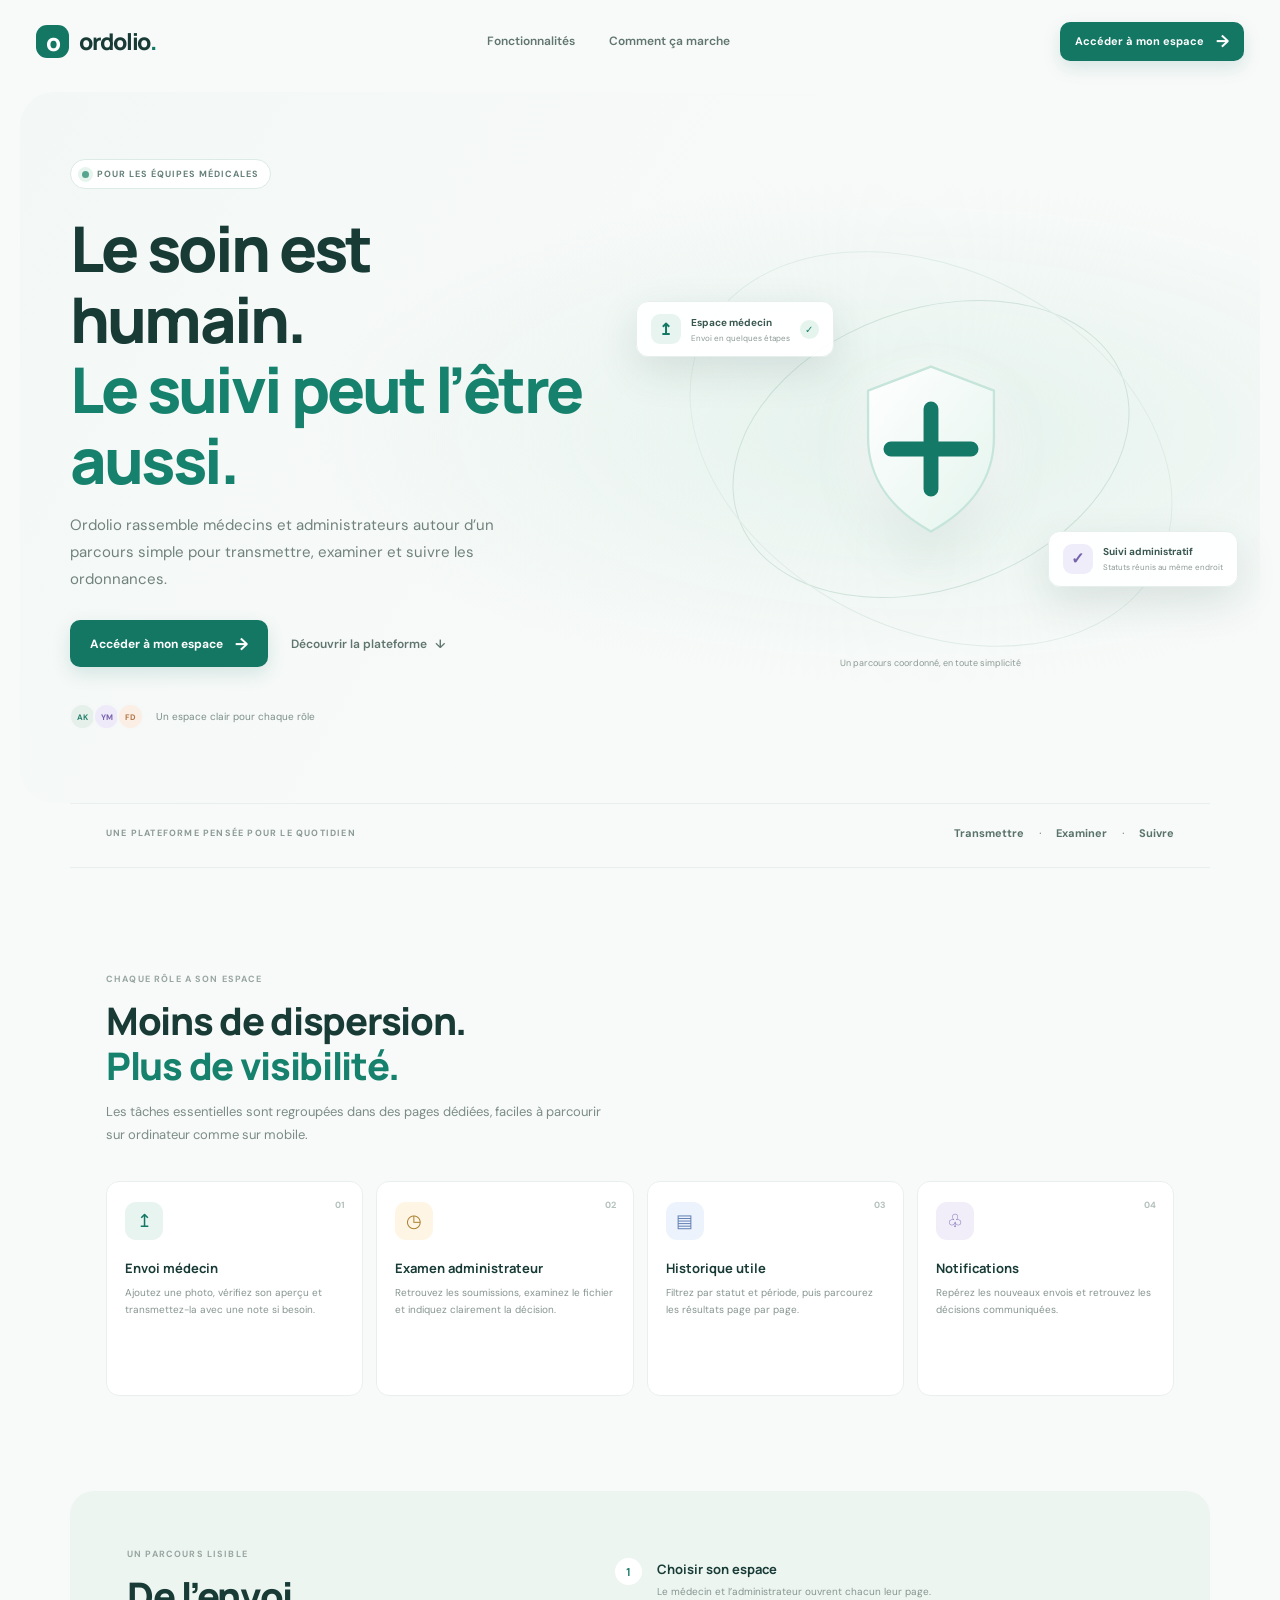
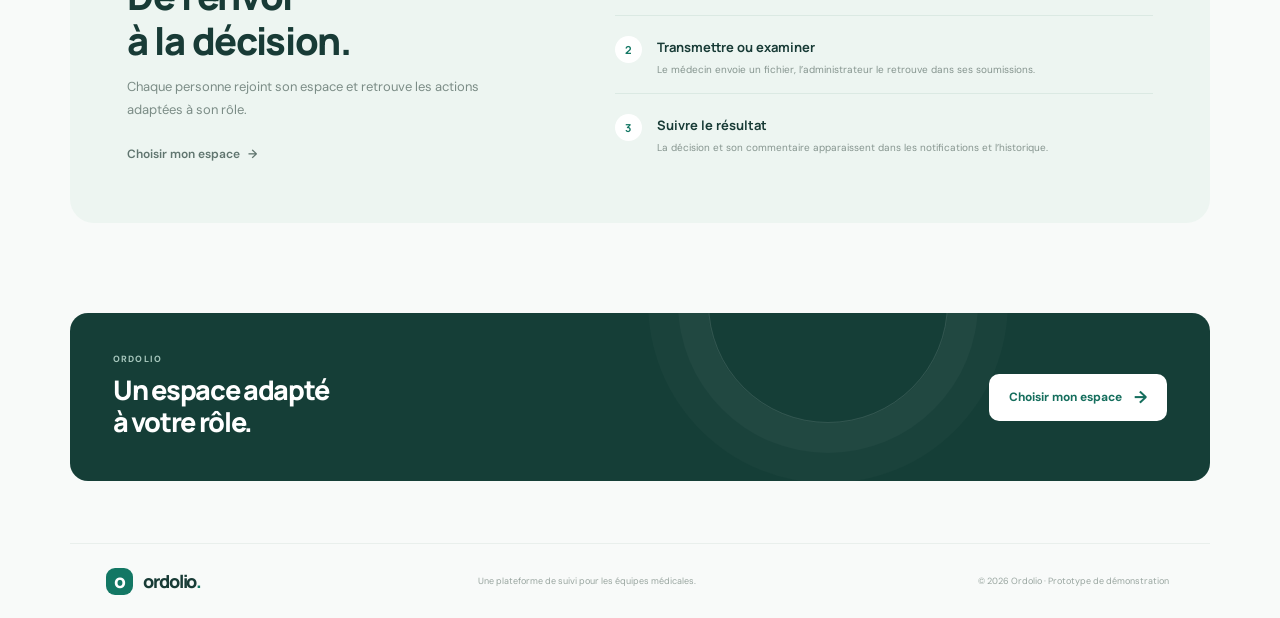
==== index.html @ a2d60d65 "Add files via upload" ====
<!doctype html>
<html lang="fr">
<head>
  <meta charset="utf-8" />
  <meta name="viewport" content="width=device-width, initial-scale=1" />
  <meta name="theme-color" content="#f4f8f6" />
  <meta name="description" content="Ordolio facilite le suivi des ordonnances au sein des équipes médicales." />
  <title>Ordolio — Le suivi médical, plus clair</title>
  <link rel="preconnect" href="https://fonts.googleapis.com" />
  <link rel="preconnect" href="https://fonts.gstatic.com" crossorigin />
  <link href="https://fonts.googleapis.com/css2?family=DM+Sans:wght@400;500;600;700&family=Manrope:wght@500;600;700;800&display=swap" rel="stylesheet" />
  <link rel="stylesheet" href="styles.css" />
</head>
<body class="marketing-page page-enter">
  <header class="site-header">
    <a class="site-brand" href="index.html" aria-label="Ordolio, accueil"><span class="brand-mark">o</span><span>ordolio<span class="brand-dot">.</span></span></a>
    <nav class="site-nav" aria-label="Navigation principale"><a href="#fonctionnalites">Fonctionnalités</a><a href="#parcours">Comment ça marche</a></nav>
    <a class="site-button site-button-small" href="acces.html" data-transition>Accéder à mon espace <span>→</span></a>
  </header>
  <main>
    <section class="hero-section">
      <div class="hero-copy reveal">
        <span class="eyebrow-pill"><i></i> POUR LES ÉQUIPES MÉDICALES</span>
        <h1>Le soin est humain.<br /><em>Le suivi peut l’être aussi.</em></h1>
        <p>Ordolio rassemble médecins et administrateurs autour d’un parcours simple pour transmettre, examiner et suivre les ordonnances.</p>
        <div class="hero-actions"><a class="site-button" href="acces.html" data-transition>Accéder à mon espace <span>→</span></a><a class="quiet-link" href="#fonctionnalites">Découvrir la plateforme <span>↓</span></a></div>
        <div class="hero-proof"><span class="proof-avatars"><b>AK</b><b>YM</b><b>FD</b></span><span>Un espace clair pour chaque rôle</span></div>
      </div>
      <div class="hero-visual reveal" aria-label="Illustration des espaces médecin et administrateur">
        <div class="orbit orbit-one"></div><div class="orbit orbit-two"></div>
        <div class="medical-emblem"><div class="emblem-glow"></div><svg viewBox="0 0 180 180" role="img" aria-label="Symbole médical abstrait"><path d="M90 18 145 39v41c0 37-22 64-55 82C57 144 35 117 35 80V39z" fill="url(#shieldFill)" stroke="#c6e5da" stroke-width="2"/><path d="M90 55v70M55 90h70" stroke="#147966" stroke-width="13" stroke-linecap="round"/><defs><linearGradient id="shieldFill" x1="0" x2="1" y1="0" y2="1"><stop stop-color="#fff"/><stop offset="1" stop-color="#e4f4ed"/></linearGradient></defs></svg></div>
        <div class="float-card doctor-float"><span class="float-icon float-mint">↥</span><span><b>Espace médecin</b><small>Envoi en quelques étapes</small></span><i class="float-check">✓</i></div>
        <div class="float-card admin-float"><span class="float-icon float-lilac">✓</span><span><b>Suivi administratif</b><small>Statuts réunis au même endroit</small></span></div>
        <div class="heartbeat"><svg viewBox="0 0 520 80" preserveAspectRatio="none" aria-hidden="true"><path d="M0 42h135l22-2 17-18 20 42 24-57 24 37h49l19-2 16-14 17 27 20-39 18 26h139"/></svg></div>
        <span class="visual-caption">Un parcours coordonné, en toute simplicité</span>
      </div>
    </section>
    <section class="trust-strip reveal"><span>UNE PLATEFORME PENSÉE POUR LE QUOTIDIEN</span><div><b>Transmettre</b><i>·</i><b>Examiner</b><i>·</i><b>Suivre</b></div></section>
    <section class="features-section" id="fonctionnalites">
      <div class="section-intro reveal"><span class="eyebrow">CHAQUE RÔLE A SON ESPACE</span><h2>Moins de dispersion.<br /><em>Plus de visibilité.</em></h2><p>Les tâches essentielles sont regroupées dans des pages dédiées, faciles à parcourir sur ordinateur comme sur mobile.</p></div>
      <div class="feature-grid">
        <article class="feature-card reveal"><span class="feature-number">01</span><span class="feature-icon">↥</span><h3>Envoi médecin</h3><p>Ajoutez une photo, vérifiez son aperçu et transmettez-la avec une note si besoin.</p></article>
        <article class="feature-card reveal"><span class="feature-number">02</span><span class="feature-icon feature-icon-amber">◷</span><h3>Examen administrateur</h3><p>Retrouvez les soumissions, examinez le fichier et indiquez clairement la décision.</p></article>
        <article class="feature-card reveal"><span class="feature-number">03</span><span class="feature-icon feature-icon-blue">▤</span><h3>Historique utile</h3><p>Filtrez par statut et période, puis parcourez les résultats page par page.</p></article>
        <article class="feature-card reveal"><span class="feature-number">04</span><span class="feature-icon feature-icon-lilac">♧</span><h3>Notifications</h3><p>Repérez les nouveaux envois et retrouvez les décisions communiquées.</p></article>
      </div>
    </section>
    <section class="steps-section" id="parcours">
      <div class="steps-copy reveal"><span class="eyebrow">UN PARCOURS LISIBLE</span><h2>De l’envoi<br />à la décision.</h2><p>Chaque personne rejoint son espace et retrouve les actions adaptées à son rôle.</p><a class="quiet-link" href="acces.html" data-transition>Choisir mon espace <span>→</span></a></div>
      <div class="steps-list"><article class="step-item reveal"><span>1</span><div><h3>Choisir son espace</h3><p>Le médecin et l’administrateur ouvrent chacun leur page.</p></div></article><article class="step-item reveal"><span>2</span><div><h3>Transmettre ou examiner</h3><p>Le médecin envoie un fichier, l’administrateur le retrouve dans ses soumissions.</p></div></article><article class="step-item reveal"><span>3</span><div><h3>Suivre le résultat</h3><p>La décision et son commentaire apparaissent dans les notifications et l’historique.</p></div></article></div>
    </section>
    <section class="closing-section reveal"><div><span class="eyebrow">ORDOLIO</span><h2>Un espace adapté<br />à votre rôle.</h2></div><a class="site-button site-button-light" href="acces.html" data-transition>Choisir mon espace <span>→</span></a><div class="closing-orb"></div></section>
  </main>
  <footer class="site-footer"><a class="site-brand" href="index.html"><span class="brand-mark">o</span><span>ordolio<span class="brand-dot">.</span></span></a><span>Une plateforme de suivi pour les équipes médicales.</span><span>© 2026 Ordolio · Prototype de démonstration</span></footer>
  <script src="site.js"></script>
</body>
</html>
---- styles.css ----
:root{--ink:#183b36;--muted:#7b8c88;--green:#137764;--green-dark:#105f53;--mint:#e8f4f0;--line:#e8eeec;--bg:#f6f8f7;--white:#fff;--amber:#a97822;--shadow:0 10px 35px rgba(33,67,61,.045)}*{box-sizing:border-box}body{margin:0;background:var(--bg);color:var(--ink);font-family:'DM Sans',sans-serif;font-size:14px}.sidebar{position:fixed;inset:0 auto 0 0;width:256px;background:#fff;border-right:1px solid var(--line);padding:25px 16px 16px;display:flex;flex-direction:column;z-index:3}.brand{display:flex;align-items:center;gap:10px;padding:0 10px 33px;text-decoration:none;color:var(--ink);font:800 23px Manrope,sans-serif;letter-spacing:-1.2px}.brand-mark{width:33px;height:33px;background:var(--green);border-radius:11px;color:#fff;display:grid;place-items:center;font:800 24px Manrope}.brand-dot{color:var(--green)}.workspace-label,.nav-label{color:#9aa7a4;font-size:9px;letter-spacing:1.15px;font-weight:700;padding:0 11px 10px}.workspace{width:100%;display:flex;align-items:center;text-align:left;gap:10px;background:#fff;border:1px solid var(--line);padding:10px;border-radius:10px;color:var(--ink)}.workspace-icon{width:31px;height:31px;border-radius:9px;background:#e9f4f1;color:var(--green);display:grid;place-items:center}.workspace b,.workspace small{display:block}.workspace b{font-size:12px}.workspace small{color:var(--muted);font-size:10px;margin-top:3px}.chevron{margin-left:auto;color:#8d9b97;font-size:15px}.nav-label{margin:29px 0 5px}.nav{display:grid;gap:4px}.nav-item{display:flex;align-items:center;gap:13px;border:0;background:transparent;color:#667975;border-radius:9px;padding:11px 12px;text-align:left;font:500 13px 'DM Sans';cursor:pointer}.nav-item:hover{background:#f5f8f7}.nav-item.active{background:#eaf4f1;color:var(--green);font-weight:700}.nav-icon{width:17px;text-align:center;font-size:17px}.nav-count{margin-left:auto;background:#fff;color:var(--green);border:1px solid #dcece6;border-radius:6px;font-size:10px;padding:2px 6px}.sidebar-bottom{margin-top:auto}.help-card{background:#f5f8f7;border-radius:12px;padding:13px;margin-bottom:13px}.help-icon{display:inline-grid;place-items:center;width:20px;height:20px;background:#e2efeb;color:var(--green);border-radius:50%;margin-right:7px}.help-card b{font-size:12px}.help-card p{margin:8px 0;color:var(--muted);font-size:11px}.help-card button,.text-link{border:0;background:none;color:var(--green);font:600 11px 'DM Sans';padding:0;cursor:pointer}.help-card button span,.text-link span{margin-left:7px}.profile{width:100%;border:0;background:none;border-top:1px solid var(--line);padding:13px 4px 3px;display:flex;align-items:center;gap:9px;text-align:left;color:var(--ink)}.avatar,.top-avatar{width:34px;height:34px;border-radius:50%;display:grid;place-items:center;font-size:11px;font-weight:700;color:#7052a1;background:#eee9f7}.profile-copy{display:grid;gap:3px}.profile-copy b{font-size:12px}.profile-copy small{font-size:10px;color:var(--muted)}.dots{margin-left:auto;color:#84918e;letter-spacing:2px}.main{margin-left:256px;min-height:100vh}.topbar{height:66px;background:#fff;border-bottom:1px solid var(--line);display:flex;align-items:center;justify-content:space-between;padding:0 43px}.breadcrumbs{font-size:12px;color:#96a29f}.breadcrumbs span{padding:0 9px;color:#c4ceca}.breadcrumbs b{color:#455f5a;font-weight:600}.top-actions{display:flex;align-items:center;gap:15px}.period{border:1px solid var(--line);border-radius:8px;background:#fff;color:#506561;padding:8px 11px;font:500 11px 'DM Sans'}.period span{padding:0 6px}.icon-button{border:0;background:none;position:relative;font-size:20px;color:#627672}.icon-button i{position:absolute;right:0;top:1px;width:6px;height:6px;border:1px solid #fff;background:#e78f6f;border-radius:50%}.top-avatar{width:31px;height:31px}.content{max-width:1430px;padding:34px 43px 18px;margin:auto}.welcome-row{display:flex;align-items:center;justify-content:space-between;margin-bottom:25px}.eyebrow{font-size:9px;font-weight:700;letter-spacing:1.15px;color:#98a6a2;margin-bottom:7px}.welcome-row h1{font:700 26px Manrope,sans-serif;letter-spacing:-.7px;margin:0}.welcome-row p{color:#86938f;margin:6px 0 0;font-size:12px}.role-switch{display:flex;align-items:center;gap:10px;border:1px solid var(--line);border-radius:11px;background:#fff;padding:9px 11px;color:var(--ink);cursor:pointer;text-align:left}.switch-icon{width:31px;height:31px;border-radius:9px;background:#eaf4f1;color:var(--green);display:grid;place-items:center;font-size:17px}.role-switch small,.role-switch b{display:block}.role-switch small{font-size:8px;letter-spacing:.8px;color:#98a6a2;font-weight:700;margin-bottom:3px}.role-switch b{font-size:11px}.role-switch .chevron{padding-left:8px}.stats-grid{display:grid;grid-template-columns:repeat(4,1fr);gap:15px;margin-bottom:18px}.stat-card{background:#fff;border:1px solid #edf1ef;border-radius:12px;padding:17px 17px 14px;box-shadow:var(--shadow)}.stat-top{display:flex;justify-content:space-between;align-items:center}.stat-label{font-size:10px;color:#84938e;font-weight:600}.stat-icon{width:29px;height:29px;border-radius:9px;display:grid;place-items:center;background:#edf6f3;color:var(--green);font-size:15px}.stat-number{font:700 26px Manrope,sans-serif;margin:10px 0 5px;letter-spacing:-.6px}.stat-bottom{font-size:10px;color:#8c9996}.stat-bottom strong{color:#18816c;font-weight:600}.stat-card:nth-child(2) .stat-icon{background:#fff6e8;color:#bb8b39}.stat-card:nth-child(3) .stat-icon{background:#f0edfa;color:#745eb0}.stat-card:nth-child(4) .stat-icon{background:#eaf1fc;color:#5d80bc}.main-grid{display:grid;grid-template-columns:minmax(0,1.75fr) minmax(275px,1fr);gap:16px;margin-bottom:16px}.panel{background:#fff;border:1px solid #edf1ef;border-radius:12px;box-shadow:var(--shadow)}.chart-panel,.ranking-panel{padding:19px 20px 16px}.panel-heading{display:flex;align-items:flex-start;justify-content:space-between}.panel-heading h2,.upload-title h2{font:700 14px Manrope,sans-serif;margin:0;letter-spacing:-.2px}.panel-heading p,.upload-title p{color:#91a09b;font-size:10px;margin:5px 0 0}.select-small{background:#fff;border:1px solid var(--line);border-radius:7px;padding:7px 9px;color:#687b76;font:500 10px 'DM Sans'}.chart-legend{display:flex;align-items:center;justify-content:space-between;margin:19px 0 7px}.chart-legend span{font-size:10px;color:#72837e}.chart-legend i{display:inline-block;width:7px;height:7px;background:var(--green);border-radius:50%;margin-right:7px}.chart-legend b{font:700 20px Manrope}.chart-legend small{font:600 10px 'DM Sans';color:#16816b;background:#eaf5f1;border-radius:10px;padding:4px 6px;margin-left:6px}.chart-wrap{height:178px;display:flex;gap:10px;padding-top:6px}.y-labels{height:148px;display:flex;flex-direction:column;justify-content:space-between;color:#a2aeaa;font-size:9px}.chart{height:154px;position:relative;flex:1}.gridline{position:absolute;left:0;right:0;border-top:1px dashed #edf1ef}.g1{top:0}.g2{top:37px}.g3{top:74px}.g4{top:111px}.chart svg{position:absolute;inset:0;width:100%;height:148px;overflow:visible}.chart .area{fill:url(#fill)}.chart .line{fill:none;stroke:var(--green);stroke-width:3;vector-effect:non-scaling-stroke}.chart circle{fill:#fff;stroke:var(--green);stroke-width:3;vector-effect:non-scaling-stroke}.x-labels{display:flex;justify-content:space-between;position:absolute;left:0;right:0;bottom:-4px;color:#9ba8a4;font-size:8px}.more{border:0;background:none;color:#8b9995;letter-spacing:2px}.ranking-list{margin-top:14px}.rank-row{display:grid;grid-template-columns:22px 29px 1fr auto;align-items:center;gap:8px;padding:8px 0;border-bottom:1px solid #f0f3f2}.rank-num{color:#9aa7a3;font-size:10px;text-align:center}.rank-avatar{width:29px;height:29px;border-radius:50%;display:grid;place-items:center;font-size:9px;font-weight:700}.rank-name{font-size:10px;font-weight:600}.rank-sub{font-size:9px;color:#9aa7a3;margin-top:3px}.rank-value{font:700 12px Manrope;text-align:right}.rank-value small{display:block;font:400 8px 'DM Sans';color:#97a49f;margin-top:2px}.ranking-panel .text-link{margin-top:13px}.bottom-grid{display:grid;grid-template-columns:minmax(0,2.1fr) minmax(225px,.9fr);gap:16px;margin-bottom:20px}.table-panel{padding:18px 19px 4px}.table-scroll{overflow:auto;margin-top:15px}table{width:100%;border-collapse:collapse;text-align:left;white-space:nowrap}th{font-size:8px;letter-spacing:.65px;color:#9aa7a3;font-weight:700;padding:0 10px 10px}td{padding:10px;border-top:1px solid #f0f3f2;font-size:10px;color:#627570}.person-cell{display:flex;align-items:center;gap:8px}.person-cell b{display:block;color:#344f49;font-size:10px}.person-cell small{display:block;color:#9aa7a3;font-size:9px;margin-top:2px}.table-avatar{width:27px;height:27px;border-radius:50%;display:grid;place-items:center;font-size:8px;font-weight:700}.status{padding:4px 7px;border-radius:12px;font-size:8px}.status.pending{background:#fff5e1;color:#a2792d}.status.approved{background:#e9f5f0;color:#16806d}.row-more{color:#9aa7a3}.insight-panel{padding:18px;background:#eaf5f1;display:flex;flex-direction:column;min-height:177px}.insight-top{display:flex;align-items:center;gap:8px}.sparkle{width:25px;height:25px;display:grid;place-items:center;border-radius:8px;background:#d6ece4;color:#16806d}.insight-tag{font-size:8px;letter-spacing:.9px;color:#64847b;font-weight:700}.insight-panel h2{font:700 14px Manrope;margin:15px 0 7px}.insight-panel p{font-size:10px;line-height:1.6;color:#6d817b;margin:0}.insight-panel p b{color:#16806d}.insight-foot{display:flex;justify-content:space-between;margin-top:auto;padding-top:13px;font-size:8px;color:#8aa09a}.doctor-view{margin-top:18px}.doctor-columns{display:grid;grid-template-columns:minmax(0,1.5fr) minmax(290px,1fr);gap:16px}.upload-panel{padding:22px}.upload-title{display:flex;align-items:flex-start;justify-content:space-between}.camera-badge,.summary-icon{width:34px;height:34px;display:grid;place-items:center;border-radius:10px;background:#eaf5f1;color:var(--green);font-size:17px}.dropzone{height:200px;border:1px dashed #bdd6ce;background:#f8fbfa;border-radius:12px;margin:19px 0 17px;display:flex;flex-direction:column;align-items:center;justify-content:center;gap:7px;cursor:pointer;color:#647873}.dropzone:hover{border-color:var(--green);background:#f2f9f6}.dropzone input{display:none}.upload-symbol{width:36px;height:36px;background:#e2f1ec;color:var(--green);border-radius:11px;display:grid;place-items:center;font-size:20px;margin-bottom:3px}.dropzone b{font-size:12px;color:#36544d}.dropzone span{font-size:10px}.dropzone small{font-size:9px;color:#9aa7a3;margin-top:5px}.field-label{font-size:10px;font-weight:700;color:#425c56}.upload-panel textarea{display:block;width:100%;height:65px;margin-top:7px;padding:10px;border:1px solid var(--line);border-radius:8px;resize:vertical;font:11px 'DM Sans';outline:none}.upload-panel textarea:focus{border-color:#9bc7bb}.privacy-note{display:flex;gap:8px;margin:14px 0;color:#8a7955;background:#fff8ea;border:1px solid #f4ead3;border-radius:8px;padding:9px;font-size:9px;line-height:1.5}.privacy-note span:first-child{font-size:13px}.primary-button{width:100%;border:0;border-radius:8px;background:var(--green);color:#fff;padding:12px;font:600 11px 'DM Sans';cursor:pointer}.primary-button:disabled{background:#a9c8bf;cursor:not-allowed}.primary-button span{margin-left:7px}.send-feedback{height:16px;text-align:center;color:var(--green);font-size:10px;margin-top:8px}.doctor-side{display:grid;gap:16px;align-content:start}.personal-summary,.history-panel{padding:18px}.big-number{font:700 32px Manrope;margin:22px 0 11px}.big-number small{display:block;font:400 10px 'DM Sans';color:#879590;margin-top:3px}.progress-track{height:6px;border-radius:8px;background:#edf2f0;overflow:hidden}.progress-track span{display:block;width:80%;height:100%;background:var(--green);border-radius:8px}.progress-copy{display:flex;justify-content:space-between;font-size:9px;color:#899893;margin-top:8px}.progress-copy b{color:#506760}.good-note{margin-top:16px;padding-top:12px;border-top:1px solid var(--line);font-size:9px;color:#16806d}.history-row{display:flex;align-items:center;gap:9px;padding:12px 0;border-bottom:1px solid #f0f3f2}.history-icon{width:29px;height:29px;border-radius:8px;background:#eef5f2;display:grid;place-items:center;color:var(--green)}.history-copy{flex:1}.history-copy b{display:block;font-size:10px}.history-copy small{display:block;font-size:9px;color:#98a5a1;margin-top:3px}.doctor-side .text-link{margin-top:12px}.doctor-tip{display:flex;align-items:center;gap:10px;background:#eef5f2;border-radius:9px;margin-top:15px;padding:11px 13px;color:#758782;font-size:10px}.doctor-tip>span:first-child{color:#16806d;font-size:16px}.doctor-tip b{color:#426259}footer{font-size:9px;color:#a0aca8;padding:16px 0 6px}footer>span{padding:0 5px}.footer-right{float:right}.hidden{display:none!important}
.demo-banner{display:flex;align-items:center;gap:9px;padding:10px 13px;margin:-9px 0 17px;border:1px solid #f1e5c8;border-radius:9px;background:#fffaf0;color:#857447;font-size:10px}.demo-banner>span:first-child{font-size:15px}.demo-banner b{color:#6d5b31}.review-btn{border:1px solid #d4e8e1;background:#f1f8f5;color:#167765;border-radius:6px;padding:5px 8px;font:600 9px 'DM Sans';cursor:pointer}.review-btn:hover{background:#e1f1eb}.review-dialog{width:min(650px,calc(100vw - 28px));border:1px solid #e6eeeb;border-radius:16px;padding:0;box-shadow:0 24px 90px #132e2a40;color:var(--ink)}.review-dialog::backdrop{background:#17312f75;backdrop-filter:blur(2px)}.dialog-head{display:flex;align-items:flex-start;justify-content:space-between;padding:20px 22px 14px}.dialog-head small{font-size:9px;letter-spacing:1px;color:#8a9994;font-weight:700}.dialog-head h2{font:700 17px Manrope;margin:5px 0}.dialog-head p{color:#899792;font-size:10px;margin:0}.dialog-close{border:0;background:#f1f5f3;border-radius:8px;width:30px;height:30px;font-size:21px;color:#687a75;cursor:pointer}.image-stage{height:min(58vh,430px);margin:0 20px;background:#f4f7f6;border-radius:10px;display:grid;place-items:center;overflow:hidden;color:#8c9a96;font-size:11px}.image-stage img{max-width:100%;max-height:100%;object-fit:contain}.dialog-actions{display:flex;justify-content:flex-end;gap:9px;padding:15px 20px 19px}.dialog-actions .primary-button{width:auto;padding:10px 16px}.secondary-button{border:1px solid #edcfca;background:#fff8f6;color:#a45e52;border-radius:8px;padding:9px 14px;font:600 11px 'DM Sans';cursor:pointer}
.auth-panel{max-width:480px;margin:8vh auto;padding:28px}.auth-copy h1{font:700 24px Manrope;margin:0}.auth-copy p{color:#879590;font-size:12px;line-height:1.6}.auth-panel form{display:grid;gap:8px;margin-top:22px}.auth-input{width:100%;border:1px solid var(--line);border-radius:8px;padding:11px;font:12px 'DM Sans';outline:none}.auth-input:focus{border-color:#9bc7bb}.auth-actions{display:grid;gap:9px;margin-top:12px}.auth-actions .primary-button{width:100%}.auth-actions .secondary-button{background:#fff;border-color:var(--line);color:var(--green)}.auth-message{min-height:16px;margin:3px 0 0;color:#a45e52;font-size:10px;line-height:1.5}.sync-status{color:var(--green);font-size:10px}.sync-status.error{color:#a45e52}.logout-button{border:1px solid var(--line);border-radius:7px;background:#fff;color:#5a706a;padding:7px 9px;font:500 10px 'DM Sans';cursor:pointer}.status.rejected{background:#fcecea;color:#a45e52}.send-feedback.error{color:#a45e52}.review-note{max-width:520px;white-space:pre-wrap;overflow-wrap:anywhere;color:#61756f!important}.empty-state{padding:14px;color:#899792;font-size:10px;text-align:center}.dropzone.dragging{border-color:var(--green);background:#eaf5f1}
.table-filters{display:flex;gap:9px;margin-top:14px}.search-field,.filter-field{height:34px;border:1px solid var(--line);border-radius:8px;background:#fff;display:flex;align-items:center;color:#80918b}.search-field{flex:1;gap:7px;padding:0 10px}.search-field>span{font-size:18px}.search-field input,.filter-field select{border:0;outline:0;background:transparent;color:#536a64;font:10px 'DM Sans';min-width:0}.search-field input{width:100%}.search-field input::placeholder{color:#9aa7a3}.filter-field{padding:0 8px}.filter-field select{cursor:pointer}.sr-only{position:absolute;width:1px;height:1px;padding:0;margin:-1px;overflow:hidden;clip:rect(0,0,0,0);white-space:nowrap;border:0}.table-filters+ .table-scroll{margin-top:9px}.text-link:hover,.help-card button:hover{color:var(--green-dark);text-decoration:underline}.nav-item:focus-visible,.primary-button:focus-visible,.secondary-button:focus-visible,.text-link:focus-visible,.search-field:focus-within,.filter-field:focus-within{outline:2px solid #71b7a5;outline-offset:2px}
.table-filters{flex-wrap:wrap}.filter-date,.history-filters label,.history-filters select{height:34px;border:1px solid var(--line);border-radius:8px;background:#fff;display:flex;align-items:center;gap:6px;padding:0 8px;color:#81918b}.filter-date input,.history-filters input,.history-filters select{border:0;background:transparent;color:#536a64;font:10px 'DM Sans';min-width:0;outline:0}.filter-date input{width:120px}.pagination{display:flex;justify-content:space-between;align-items:center;border-top:1px solid #f0f3f2;padding:10px 4px;color:#879590;font-size:10px}.pagination>div{display:flex;gap:6px}.page-button{border:1px solid var(--line);border-radius:7px;background:#fff;color:#536a64;width:30px;height:28px;cursor:pointer}.page-button:disabled{opacity:.4;cursor:not-allowed}.team-panel{padding:21px;margin:18px 0}.team-panel .panel-heading h2{font:700 18px Manrope;margin:0}.team-panel .panel-heading .eyebrow{margin-bottom:7px}.team-total{border-radius:20px;background:#edf6f3;color:var(--green);font-weight:700;font-size:11px;padding:7px 11px}.invite-form{display:grid;grid-template-columns:1fr 1.2fr 1fr auto;gap:10px;align-items:end;margin:20px 0 5px;padding:15px;background:#f7faf9;border:1px solid var(--line);border-radius:10px}.invite-form label{display:grid;gap:6px;font-size:10px;color:#607670;font-weight:600}.invite-form input{height:37px;min-width:0;border:1px solid var(--line);border-radius:7px;padding:0 10px;background:#fff;font:11px 'DM Sans';color:var(--ink)}.invite-form .primary-button{width:auto;white-space:nowrap;padding:11px 15px}.form-feedback{min-height:15px;margin:7px 0;color:var(--green);font-size:10px}.form-feedback.error{color:#a45e52}.account-toggle{white-space:nowrap}.notification-panel{position:fixed;right:30px;top:58px;width:min(370px,calc(100vw - 32px));max-height:70vh;overflow:auto;background:#fff;border:1px solid var(--line);border-radius:12px;box-shadow:0 15px 55px #183b3625;z-index:8;padding:12px}.notification-head{display:flex;align-items:center;justify-content:space-between;padding:4px 4px 9px;border-bottom:1px solid var(--line);font-size:12px}.notification-item{width:100%;display:flex;align-items:flex-start;gap:10px;border:0;border-bottom:1px solid #f0f3f2;background:#fff;text-align:left;padding:11px 4px;cursor:pointer;color:var(--ink)}.notification-item:hover{background:#f8fbfa}.notification-item.read{opacity:.65}.notification-icon{width:27px;height:27px;flex:none;display:grid;place-items:center;border-radius:8px;background:#fff5e1;color:#a2792d}.notification-icon.approved{background:#e9f5f0;color:#16806d}.notification-item b,.notification-item small{display:block}.notification-item b{font-size:10px}.notification-item small{margin-top:4px;color:#879590;font-size:9px;line-height:1.5}.icon-button{cursor:pointer}.file-preview{display:flex;align-items:center;gap:10px;margin:-6px 0 16px;padding:7px 9px;border:1px solid var(--line);border-radius:8px;background:#fff;font-size:10px;color:#687c75}.file-preview img{width:44px;height:38px;object-fit:cover;border-radius:5px}.file-preview span{flex:1;overflow-wrap:anywhere}.file-preview button{width:27px;height:27px;border:0;border-radius:6px;background:#f2f5f4;color:#71827d;font-size:18px;cursor:pointer}.field-hint{display:flex;justify-content:space-between;margin-top:5px;color:#95a29e;font-size:9px}.history-filters{display:flex;flex-wrap:wrap;gap:7px;margin:13px 0 5px}.history-filters label span{font-size:9px}.history-filters input{width:105px}.decision-label{display:block;margin:14px 20px 6px;color:#4f6962;font-size:10px;font-weight:700}.decision-label span{font-weight:400;color:#9a746b}.review-dialog textarea{display:block;width:calc(100% - 40px);min-height:58px;margin:0 20px;padding:9px;border:1px solid var(--line);border-radius:8px;resize:vertical;font:11px 'DM Sans'}.dialog-actions .secondary-button{white-space:nowrap}
@media(max-width:950px){.invite-form{grid-template-columns:1fr 1fr}.invite-form .primary-button{width:100%}}
@media(max-width:600px){.table-filters{display:grid;grid-template-columns:1fr 1fr}.search-field{grid-column:1/-1}.filter-date input{width:100%}.notification-panel{right:8px;top:52px}.team-panel{padding:15px}.invite-form{grid-template-columns:1fr}.invite-form .primary-button{width:100%}.history-filters{display:grid;grid-template-columns:1fr 1fr}.history-filters select{grid-column:1/-1;width:100%}.history-filters label{justify-content:space-between}.history-filters input{width:65%}.dialog-actions{padding-left:12px;padding-right:12px}.dialog-actions .secondary-button{font-size:10px;padding:9px}.dialog-actions .primary-button{font-size:10px;padding:9px 10px}}
@media(max-width:1100px){.content{padding-left:25px;padding-right:25px}.topbar{padding:0 25px}.sidebar{width:220px}.main{margin-left:220px}.stats-grid{grid-template-columns:repeat(2,1fr)}.bottom-grid{grid-template-columns:1fr}.insight-panel{min-height:150px}.main-grid{grid-template-columns:minmax(0,1.5fr) minmax(250px,1fr)}}
@media(max-width:760px){.sidebar{width:65px;padding:20px 9px}.brand{padding:0 6px 31px}.brand>span:last-child,.workspace-label,.workspace>span:not(.workspace-icon),.nav-label,.nav-item>span:not(.nav-icon),.help-card,.profile-copy,.dots{display:none}.workspace{justify-content:center;padding:7px}.workspace-icon{flex:none}.nav-item{justify-content:center;padding:12px 0}.nav-icon{font-size:18px}.main{margin-left:65px}.topbar{height:58px;padding:0 15px}.content{padding:24px 15px}.breadcrumbs{font-size:10px}.period{padding:7px}.period span{display:none}.top-actions{gap:10px}.welcome-row{align-items:flex-start;gap:10px;flex-direction:column}.welcome-row h1{font-size:23px}.role-switch{align-self:flex-start}.stats-grid{gap:9px}.stat-card{padding:13px}.stat-number{font-size:22px}.main-grid,.doctor-columns{grid-template-columns:1fr}.chart-panel,.ranking-panel{padding:16px}.bottom-grid{grid-template-columns:1fr}.doctor-side{grid-template-columns:1fr}.table-panel{padding:16px 11px 5px}.table-panel .panel-heading{padding:0 5px}.insight-panel{min-height:150px}.footer-right{display:none}footer{padding-bottom:18px}}
@media(max-width:420px){.stats-grid{grid-template-columns:1fr 1fr}.stat-label{font-size:9px}.stat-number{font-size:20px}.stat-bottom{font-size:9px}.top-avatar{display:none}.upload-panel{padding:15px}.chart-legend b{font-size:17px}}
.help-dialog{width:min(560px,calc(100vw - 28px));border:1px solid #e6eeeb;border-radius:16px;padding:0;box-shadow:0 24px 90px #132e2a40;color:var(--ink)}.help-dialog::backdrop{background:#17312f75;backdrop-filter:blur(2px)}.help-content{padding:0 22px 8px}.help-content h3{font:700 12px Manrope;margin:15px 0 5px}.help-content p{font-size:11px;line-height:1.65;color:#71837d;margin:0}.help-dialog-footer{padding:10px 20px 20px}.help-dialog-footer .primary-button{width:auto;float:right;padding:10px 18px}.help-dialog-footer::after{content:"";display:block;clear:both}
@media(max-width:760px){.sidebar .workspace{justify-content:flex-start;padding:7px}.sidebar .workspace>span:not(.workspace-icon){display:none}.sidebar .profile{justify-content:center}.sidebar .profile-copy{display:none}.sidebar .profile{border-top:0}}
/* Public site and role selection */
.marketing-page,.access-page{min-height:100vh;background:#f8faf9;color:var(--ink);overflow-x:hidden}.site-header{height:82px;max-width:1280px;padding:0 36px;margin:auto;display:flex;align-items:center;justify-content:space-between;position:relative;z-index:2}.site-brand{display:inline-flex;align-items:center;gap:10px;color:var(--ink);text-decoration:none;font:800 23px Manrope,sans-serif;letter-spacing:-1.1px}.site-nav{display:flex;align-items:center;gap:34px}.site-nav a,.quiet-link{color:#60756f;text-decoration:none;font-size:12px;font-weight:600}.site-button{min-height:47px;padding:0 20px;display:inline-flex;align-items:center;justify-content:center;gap:12px;border:0;border-radius:10px;background:var(--green);color:#fff;text-decoration:none;font:700 12px 'DM Sans',sans-serif;box-shadow:0 7px 18px #13776425;transition:transform .22s ease,box-shadow .22s ease,background .22s ease}.site-button:hover{background:var(--green-dark);transform:translateY(-2px);box-shadow:0 10px 22px #13776435}.site-button span{font-size:17px}.site-button-small{min-height:39px;padding:0 15px;font-size:11px}.hero-section{max-width:1280px;min-height:610px;margin:0 auto;padding:65px 36px 53px;display:grid;grid-template-columns:.94fr 1.06fr;align-items:center;gap:25px;position:relative}.hero-section:before{content:"";position:absolute;inset:10px 20px 0;border-radius:34px;background:radial-gradient(ellipse at 72% 48%,#e4f2ec 0,transparent 48%),linear-gradient(120deg,#f3f8f6,#f8faf9 60%);z-index:0}.hero-copy,.hero-visual{position:relative;z-index:1}.hero-copy{padding:12px 0 20px 34px}.eyebrow-pill{display:inline-flex;align-items:center;gap:8px;padding:8px 11px;border:1px solid #dcebe5;border-radius:30px;background:#fff;color:#66817a;font-size:9px;letter-spacing:1px;font-weight:700}.eyebrow-pill i{width:7px;height:7px;border-radius:50%;background:#56a38e;box-shadow:0 0 0 4px #e6f4ee}.hero-copy h1,.access-intro h1{margin:24px 0 17px;font:800 clamp(37px,5.2vw,63px)/1.12 Manrope,sans-serif;letter-spacing:-2.8px;color:#183b36}.hero-copy h1 em,.access-intro h1 em,.section-intro h2 em{font-style:normal;color:#16816c}.hero-copy>p{max-width:490px;color:#71827d;font-size:15px;line-height:1.8;margin:0}.hero-actions{display:flex;align-items:center;gap:23px;margin-top:27px}.quiet-link{display:inline-flex;align-items:center;gap:8px}.hero-proof{display:flex;align-items:center;gap:12px;margin-top:36px;color:#7d8e88;font-size:10px}.proof-avatars{display:flex;padding-left:2px}.proof-avatars b{width:27px;height:27px;margin-left:-3px;display:grid;place-items:center;border:2px solid #f5f8f6;border-radius:50%;background:#e5f0eb;color:#27816d;font-size:8px}.proof-avatars b:nth-child(2){background:#eeeafa;color:#7661ad}.proof-avatars b:nth-child(3){background:#fbeee5;color:#b37545}.hero-visual{min-height:460px;display:grid;place-items:center}.orbit{position:absolute;border:1px solid #cee2da;border-radius:50%;transform:rotate(-20deg)}.orbit-one{width:410px;height:280px;animation:orbit-drift 9s ease-in-out infinite}.orbit-two{width:510px;height:360px;border-color:#dfebe6;transform:rotate(27deg);animation:orbit-drift 12s ease-in-out infinite reverse}.medical-emblem{width:206px;height:206px;display:grid;place-items:center;position:relative;animation:float-gentle 5s ease-in-out infinite}.medical-emblem svg{width:100%;height:100%;filter:drop-shadow(0 22px 25px #275f4b20);position:relative;z-index:1}.emblem-glow{position:absolute;inset:25px;border-radius:50%;background:#fff;filter:blur(20px)}.float-card{position:absolute;display:flex;align-items:center;gap:10px;padding:12px 14px;border:1px solid #e6efeb;border-radius:12px;background:#ffffffed;box-shadow:0 14px 40px #234b4020;animation:float-gentle 5s ease-in-out infinite}.doctor-float{left:3%;top:18%}.admin-float{right:1%;bottom:20%;animation-delay:-2.5s}.float-card b,.float-card small{display:block;white-space:nowrap}.float-card b{font-size:10px;color:#39574f}.float-card small{margin-top:4px;color:#8c9a95;font-size:8px}.float-icon{width:30px;height:30px;display:grid;place-items:center;border-radius:9px;font-size:16px;font-weight:700}.float-mint{background:#e8f4f0;color:var(--green)}.float-lilac{background:#f0edfa;color:#7564ab}.float-check{width:19px;height:19px;display:grid;place-items:center;border-radius:50%;background:#e6f4ee;color:#17806b;font-size:10px;font-style:normal}.heartbeat{position:absolute;left:7%;right:7%;bottom:13%;height:45px;opacity:.42}.heartbeat svg{width:100%;height:100%;overflow:visible}.heartbeat path{fill:none;stroke:#60aa95;stroke-width:2;stroke-dasharray:800;stroke-dashoffset:800;animation:heartbeat-draw 4s ease-in-out infinite}.visual-caption{position:absolute;bottom:2%;color:#8b9b95;font-size:9px}.trust-strip{max-width:1140px;margin:auto;padding:22px 36px 27px;border-block:1px solid #e9efec;display:flex;align-items:center;justify-content:space-between;color:#8c9b96}.trust-strip>span{font-size:9px;letter-spacing:1.2px;font-weight:700}.trust-strip>div{display:flex;gap:15px;font-size:11px;color:#59736b}.features-section{max-width:1140px;padding:100px 36px 95px;margin:auto}.section-intro{max-width:540px;margin-bottom:35px}.section-intro h2,.steps-copy h2,.closing-section h2{font:800 38px/1.18 Manrope,sans-serif;letter-spacing:-1.3px;margin:12px 0}.section-intro>p,.steps-copy>p{max-width:495px;color:#7b8c86;font-size:13px;line-height:1.75}.feature-grid{display:grid;grid-template-columns:repeat(4,1fr);gap:13px}.feature-card{min-height:215px;position:relative;padding:20px 18px;border:1px solid #e9efec;border-radius:13px;background:#fff;transition:transform .24s,border-color .24s,box-shadow .24s}.feature-card:hover{transform:translateY(-5px);border-color:#cee5db;box-shadow:0 13px 28px #183b3610}.feature-number{position:absolute;right:17px;top:17px;color:#b3c0bb;font-size:9px;font-weight:700}.feature-icon{width:38px;height:38px;display:grid;place-items:center;border-radius:11px;background:#e8f4f0;color:#137764;font-size:18px}.feature-icon-amber{background:#fff5e5;color:#aa802f}.feature-icon-blue{background:#edf3fc;color:#6281b4}.feature-icon-lilac{background:#f1eef9;color:#7765ae}.feature-card h3,.step-item h3{font:700 13px Manrope,sans-serif;margin:19px 0 7px}.feature-card p,.step-item p{font-size:10px;line-height:1.7;color:#86958f;margin:0}.steps-section{max-width:1140px;margin:0 auto 90px;padding:52px 57px;display:grid;grid-template-columns:.85fr 1.15fr;gap:90px;border-radius:24px;background:#edf5f1}.steps-copy h2{margin-bottom:11px}.steps-copy>p{margin-bottom:22px}.steps-list{display:grid;gap:5px}.step-item{display:flex;gap:15px;align-items:flex-start;padding:15px 0;border-bottom:1px solid #dbe9e3}.step-item:last-child{border:0}.step-item>span{width:27px;height:27px;flex:none;display:grid;place-items:center;border-radius:50%;background:#fff;color:var(--green);font:700 11px Manrope}.step-item h3{margin:2px 0 5px}.closing-section{max-width:1140px;margin:0 auto 62px;padding:35px 43px;display:flex;align-items:center;justify-content:space-between;position:relative;overflow:hidden;border-radius:18px;background:#153e37;color:#fff}.closing-section .eyebrow{color:#a7c7bd}.closing-section h2{font-size:27px;margin:8px 0}.site-button-light{position:relative;z-index:1;background:#fff;color:#156e5d;box-shadow:none}.closing-orb{position:absolute;width:240px;height:240px;right:23%;top:-130px;border:1px solid #ffffff20;border-radius:50%;box-shadow:0 0 0 30px #ffffff08,0 0 0 60px #ffffff05}.site-footer{max-width:1140px;min-height:75px;margin:auto;padding:14px 36px;border-top:1px solid #e9efec;display:flex;align-items:center;justify-content:space-between;gap:20px;color:#98a59f;font-size:9px}.site-footer .site-brand{font-size:18px}.site-footer .brand-mark{width:27px;height:27px;border-radius:9px;font-size:19px}.access-page{display:flex;flex-direction:column;background:radial-gradient(ellipse at 50% 28%,#eaf5f0 0,transparent 40%),#f8faf9}.access-header{width:100%;max-width:1280px}.access-main{width:min(100% - 40px,990px);margin:auto;flex:1;display:flex;flex-direction:column;justify-content:center;padding:40px 0 70px}.access-intro{text-align:center;margin-bottom:31px}.access-intro h1{font-size:clamp(32px,4.4vw,47px);letter-spacing:-1.8px;margin:18px 0 11px}.access-intro>p{color:#798a84;font-size:13px}.role-card-grid{display:grid;grid-template-columns:1fr 1fr;gap:16px}.role-card{min-height:295px;display:flex;flex-direction:column;align-items:flex-start;position:relative;overflow:hidden;padding:24px 25px;border:1px solid #e2ece7;border-radius:17px;background:#fff;color:var(--ink);text-decoration:none;box-shadow:0 10px 30px #1f574812;transition:transform .25s,box-shadow .25s,border-color .25s}.role-card:hover{transform:translateY(-6px);border-color:#bcdacc;box-shadow:0 19px 45px #1f57481c}.role-card-icon{width:48px;height:48px;display:grid;place-items:center;border-radius:14px;background:#e7f4ee;color:#147866;font-size:23px}.admin-card .role-card-icon{background:#f0edfa;color:#7664ad}.role-card-kicker{margin-top:21px;color:#8b9e96;font-size:8px;letter-spacing:1.2px;font-weight:700}.role-card h2{font:700 20px Manrope,sans-serif;margin:8px 0}.role-card p{max-width:360px;margin:0;color:#7c8d86;font-size:11px;line-height:1.7}.role-card-action{display:flex;align-items:center;gap:12px;margin-top:auto;padding-top:18px;color:var(--green);font-size:10px;font-weight:700}.role-card-action b{font-size:17px;transition:transform .2s}.role-card:hover .role-card-action b{transform:translateX(4px)}.role-card-deco{position:absolute;width:120px;height:120px;right:-46px;top:-46px;border-radius:50%;background:#e9f5ef;opacity:.65}.admin-card .role-card-deco{background:#f0edfa}.access-note{display:flex;gap:9px;max-width:720px;margin:24px auto 0;color:#83928d;font-size:10px;line-height:1.7}.access-note span{color:var(--green)}.access-footer{width:100%}.page-enter main{animation:page-arrive .45s cubic-bezier(.2,.75,.25,1) both}.is-leaving main{animation:page-leave .24s ease-in both}.reveal{opacity:0;transform:translateY(17px);transition:opacity .65s ease,transform .65s cubic-bezier(.2,.7,.25,1)}.reveal.is-visible{opacity:1;transform:translateY(0)}.feature-card:nth-child(2),.role-card:nth-child(2){transition-delay:.08s}.feature-card:nth-child(3){transition-delay:.16s}.feature-card:nth-child(4){transition-delay:.24s}
@keyframes float-gentle{0%,100%{translate:0 0}50%{translate:0 -9px}}@keyframes orbit-drift{0%,100%{rotate:-2deg;scale:1}50%{rotate:2deg;scale:1.025}}@keyframes heartbeat-draw{0%{stroke-dashoffset:800;opacity:.15}35%,75%{stroke-dashoffset:0;opacity:.65}100%{stroke-dashoffset:-800;opacity:0}}@keyframes page-arrive{from{opacity:0;translate:0 9px}to{opacity:1;translate:0 0}}@keyframes page-leave{to{opacity:0;translate:0 -8px}}
@media(max-width:1000px){.hero-copy{padding-left:10px}.hero-visual{scale:.9}.feature-grid{grid-template-columns:repeat(2,1fr)}.steps-section{margin-left:25px;margin-right:25px;gap:45px}}
@media(max-width:700px){.site-header{height:68px;padding:0 18px}.site-nav{display:none}.site-button-small{min-height:36px;padding:0 11px;font-size:10px}.hero-section{padding:34px 20px 32px;grid-template-columns:1fr;gap:3px}.hero-section:before{inset:0 10px;border-radius:23px}.hero-copy{padding:22px 8px 0}.hero-copy h1{font-size:clamp(35px,10vw,48px);letter-spacing:-1.8px}.hero-copy>p{font-size:13px}.hero-actions{gap:13px;flex-wrap:wrap}.hero-actions .site-button{min-height:43px;padding:0 14px}.hero-proof{margin-top:25px}.hero-visual{min-height:335px;scale:.78;margin:-3px 0 -18px}.orbit-one{width:330px;height:235px}.orbit-two{width:410px;height:290px}.doctor-float{left:0;top:13%}.admin-float{right:-1%;bottom:17%}.heartbeat{bottom:8%}.trust-strip{padding:20px;display:grid;gap:10px}.trust-strip>span{font-size:8px}.trust-strip>div{gap:9px}.features-section{padding:67px 20px}.section-intro h2{font-size:32px}.feature-grid{gap:9px}.feature-card{min-height:200px;padding:15px 13px}.feature-card h3{font-size:12px;margin-top:14px}.feature-card p{font-size:9px}.steps-section{grid-template-columns:1fr;margin:0 14px 58px;padding:30px 23px;gap:20px}.steps-copy h2{font-size:32px}.closing-section{margin:0 14px 42px;padding:25px 23px;gap:15px}.closing-section h2{font-size:22px}.closing-section .site-button{padding:0 12px;min-height:42px;font-size:10px;white-space:nowrap}.site-footer{padding:18px 20px;display:grid;grid-template-columns:1fr;gap:9px}.access-header .quiet-link{font-size:10px}.access-main{width:calc(100% - 30px);padding:34px 0 50px}.access-intro h1{font-size:34px;letter-spacing:-1.2px}.role-card-grid{grid-template-columns:1fr;gap:11px}.role-card{min-height:235px;padding:20px}.role-card-kicker{margin-top:14px}.role-card p{max-width:100%}.access-note{margin-top:18px}.access-footer{min-height:65px}}
@media(prefers-reduced-motion:reduce){*,*::before,*::after{scroll-behavior:auto!important;animation-duration:.01ms!important;animation-iteration-count:1!important;transition-duration:.01ms!important}.reveal{opacity:1;transform:none}.page-enter main,.is-leaving main{animation:none}}
.reveal{opacity:1}.motion-ready .reveal{opacity:0}.motion-ready .reveal.is-visible{opacity:1}.role-switch{text-decoration:none}
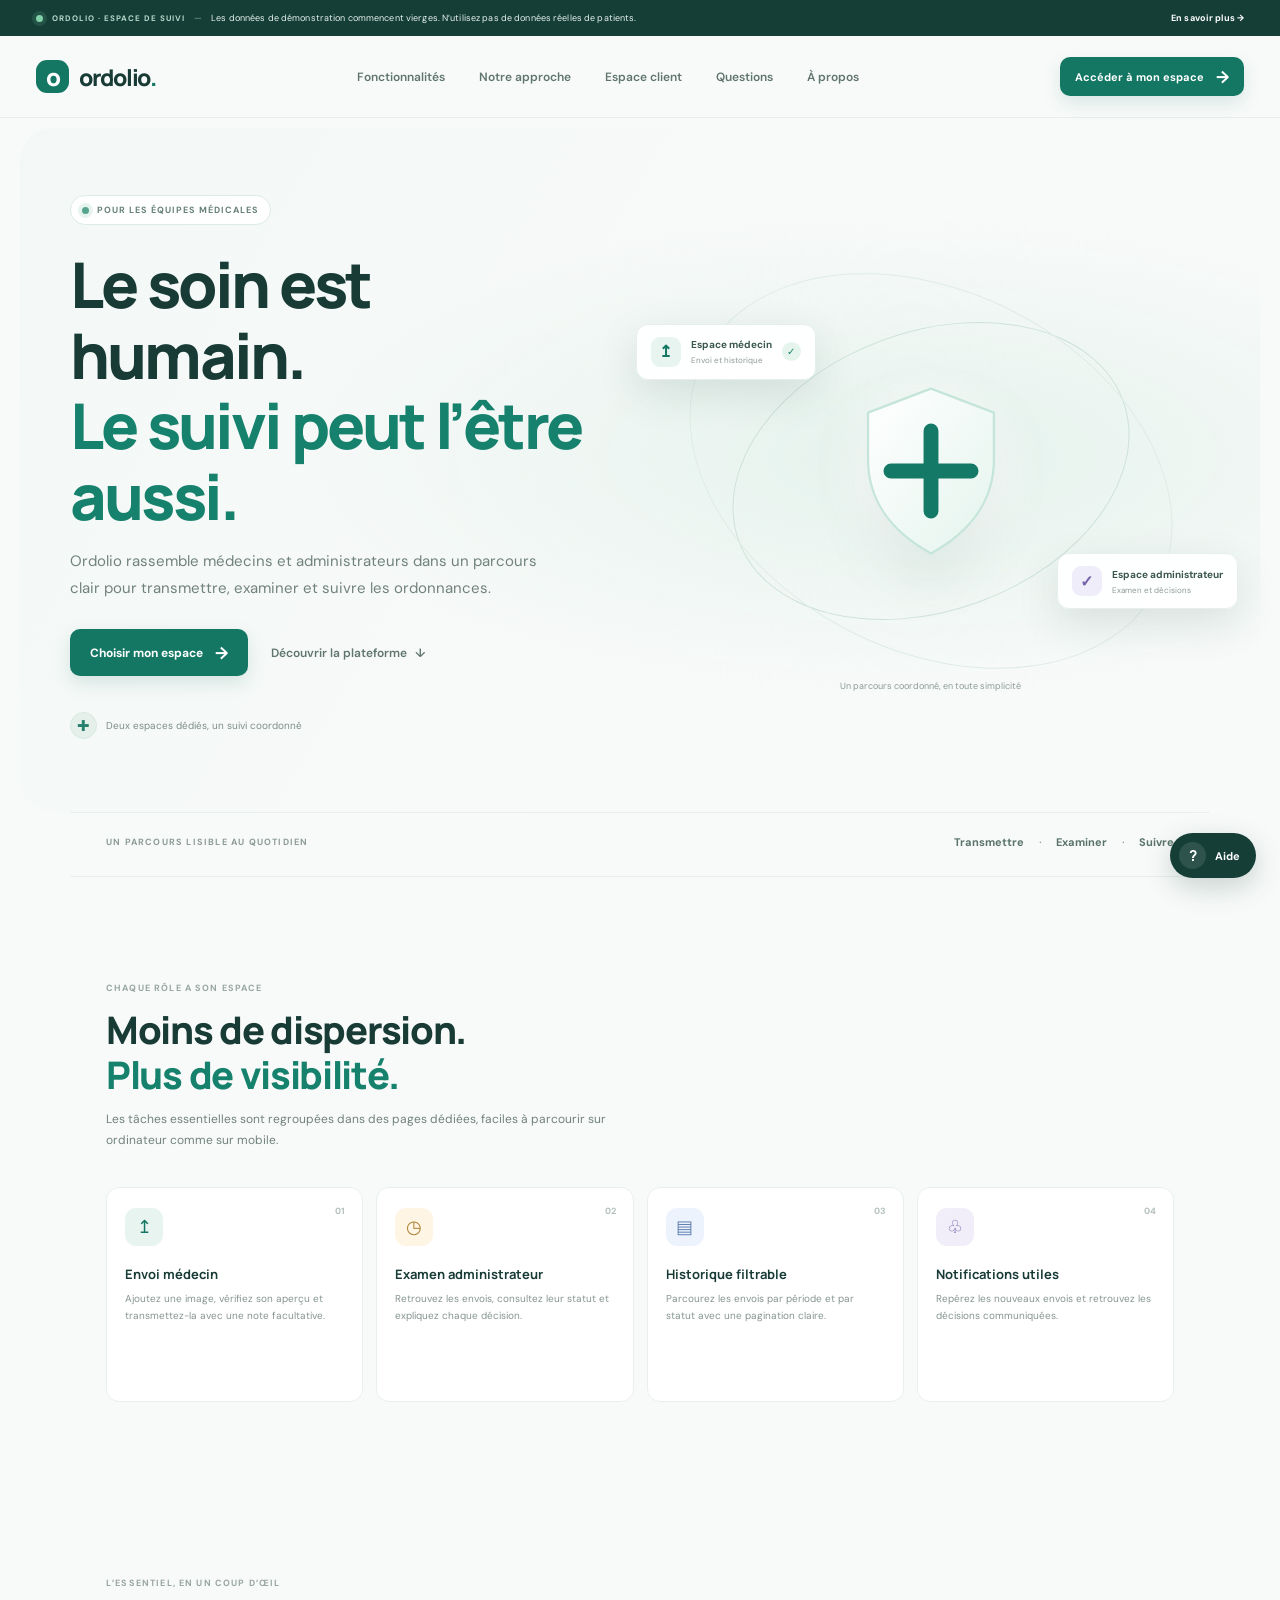
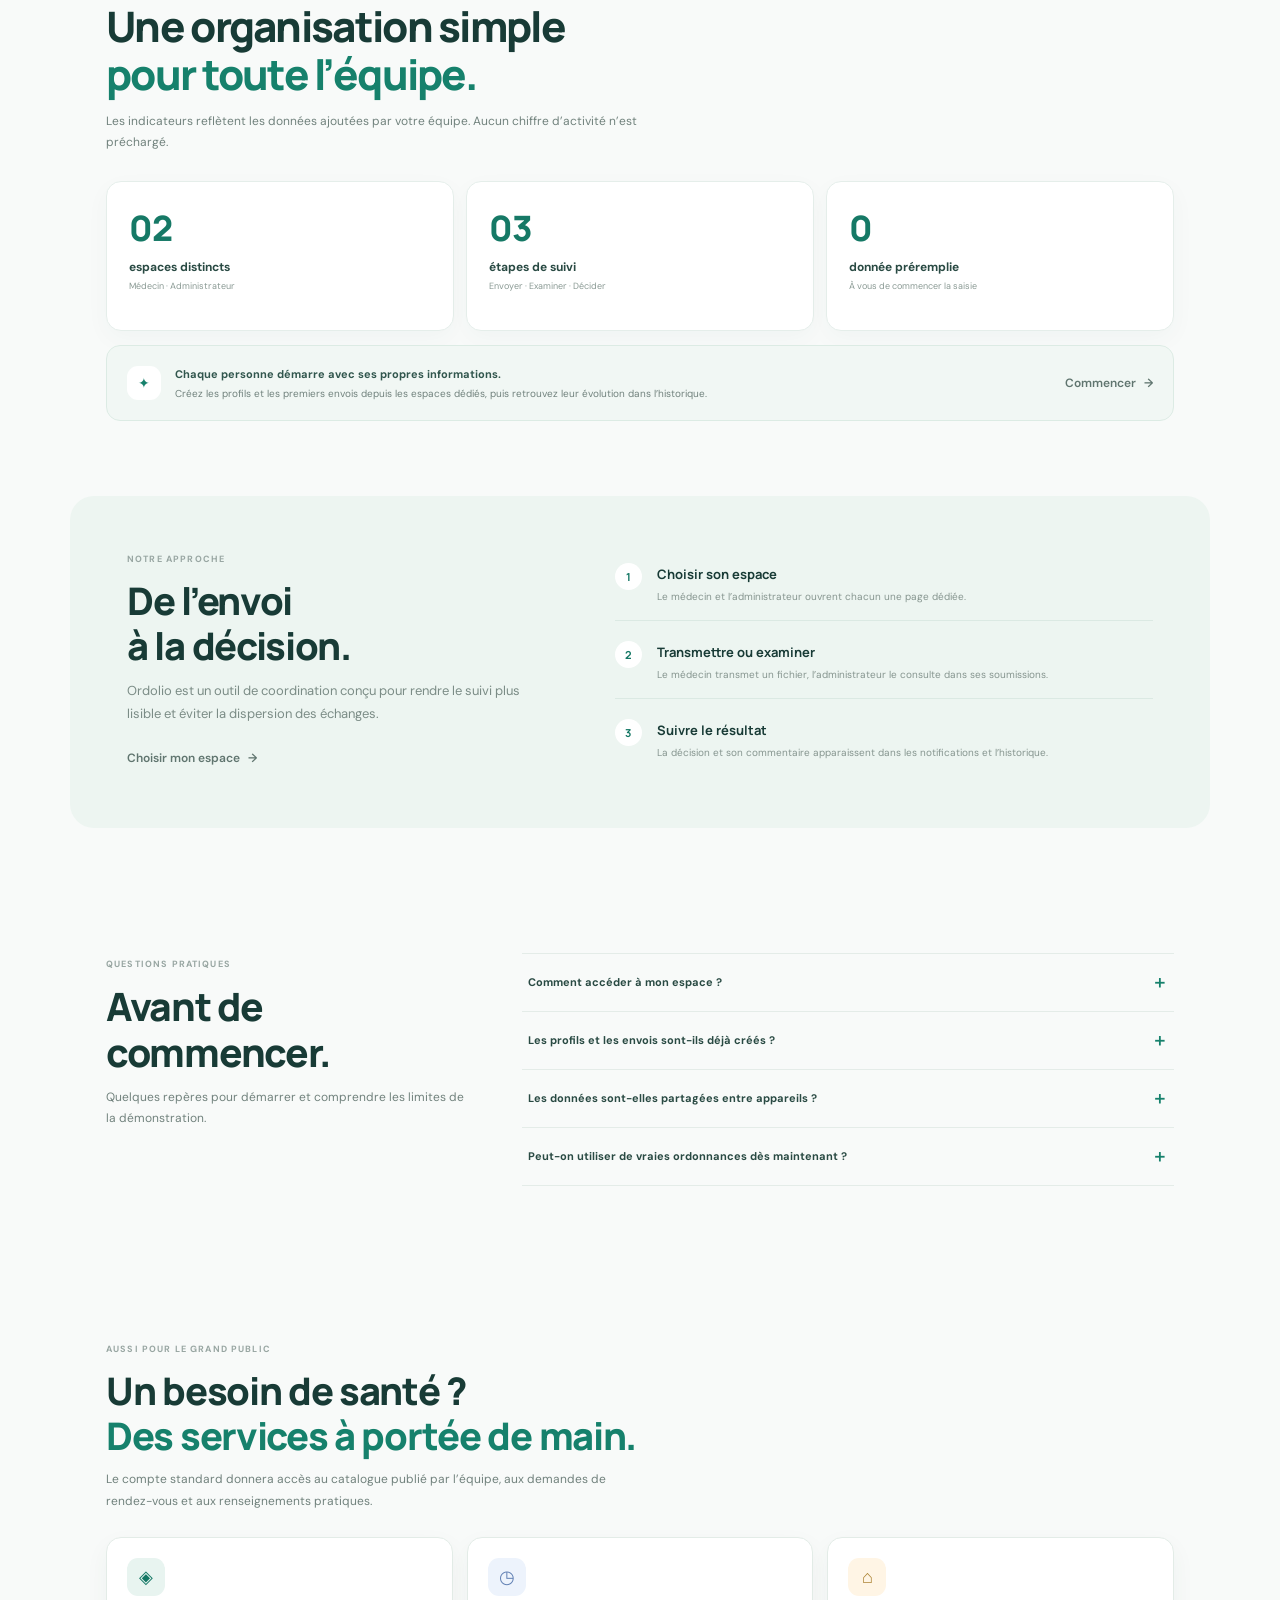
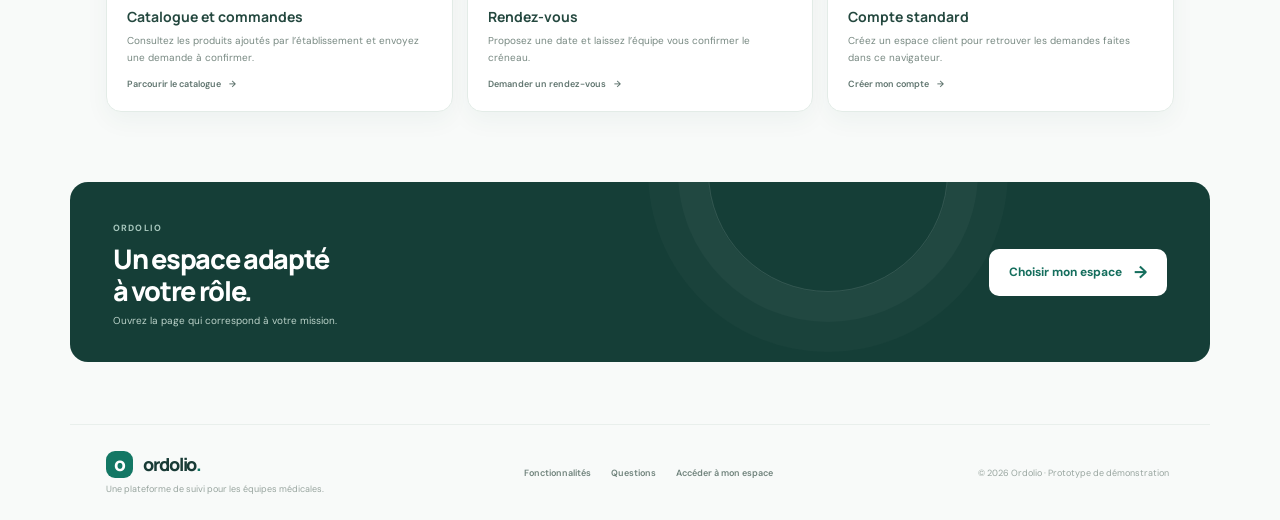
==== commit c804f99a: "Add files via upload" ====
--- a/index.html
+++ b/index.html
@@ -4,17 +4,19 @@
   <meta charset="utf-8" />
   <meta name="viewport" content="width=device-width, initial-scale=1" />
   <meta name="theme-color" content="#f4f8f6" />
-  <meta name="description" content="Ordolio facilite le suivi des ordonnances au sein des équipes médicales." />
-  <title>Ordolio — Le suivi médical, plus clair</title>
+  <meta name="description" content="Ordolio : un espace simple pour transmettre, examiner et suivre les ordonnances au sein d’une équipe médicale." />
+  <title>Ordolio — Une équipe, un suivi plus clair</title>
   <link rel="preconnect" href="https://fonts.googleapis.com" />
   <link rel="preconnect" href="https://fonts.gstatic.com" crossorigin />
   <link href="https://fonts.googleapis.com/css2?family=DM+Sans:wght@400;500;600;700&family=Manrope:wght@500;600;700;800&display=swap" rel="stylesheet" />
   <link rel="stylesheet" href="styles.css" />
 </head>
 <body class="marketing-page page-enter">
+  <div class="announcement-bar" role="status"><span class="announcement-pulse"></span><b>ORDOLIO · ESPACE DE SUIVI</b><span class="announcement-separator">—</span><span>Les données de démonstration commencent vierges. N’utilisez pas de données réelles de patients.</span><a href="#confidentialite">En savoir plus <span aria-hidden="true">→</span></a></div>
   <header class="site-header">
     <a class="site-brand" href="index.html" aria-label="Ordolio, accueil"><span class="brand-mark">o</span><span>ordolio<span class="brand-dot">.</span></span></a>
-    <nav class="site-nav" aria-label="Navigation principale"><a href="#fonctionnalites">Fonctionnalités</a><a href="#parcours">Comment ça marche</a></nav>
+    <nav class="site-nav" id="site-nav" aria-label="Navigation principale"><a href="#fonctionnalites">Fonctionnalités</a><a href="#parcours">Notre approche</a><a href="#services-client">Espace client</a><a href="#questions">Questions</a><a href="#apropos">À propos</a></nav>
+    <button class="mobile-nav-toggle" id="mobile-nav-toggle" type="button" aria-expanded="false" aria-controls="site-nav" aria-label="Ouvrir le menu"><span></span><span></span></button>
     <a class="site-button site-button-small" href="acces.html" data-transition>Accéder à mon espace <span>→</span></a>
   </header>
   <main>
@@ -22,36 +24,51 @@
       <div class="hero-copy reveal">
         <span class="eyebrow-pill"><i></i> POUR LES ÉQUIPES MÉDICALES</span>
         <h1>Le soin est humain.<br /><em>Le suivi peut l’être aussi.</em></h1>
-        <p>Ordolio rassemble médecins et administrateurs autour d’un parcours simple pour transmettre, examiner et suivre les ordonnances.</p>
-        <div class="hero-actions"><a class="site-button" href="acces.html" data-transition>Accéder à mon espace <span>→</span></a><a class="quiet-link" href="#fonctionnalites">Découvrir la plateforme <span>↓</span></a></div>
-        <div class="hero-proof"><span class="proof-avatars"><b>AK</b><b>YM</b><b>FD</b></span><span>Un espace clair pour chaque rôle</span></div>
+        <p>Ordolio rassemble médecins et administrateurs dans un parcours clair pour transmettre, examiner et suivre les ordonnances.</p>
+        <div class="hero-actions"><a class="site-button" href="acces.html" data-transition>Choisir mon espace <span>→</span></a><a class="quiet-link" href="#fonctionnalites">Découvrir la plateforme <span>↓</span></a></div>
+        <div class="hero-proof"><span class="proof-symbol">✚</span><span>Deux espaces dédiés, un suivi coordonné</span></div>
       </div>
       <div class="hero-visual reveal" aria-label="Illustration des espaces médecin et administrateur">
         <div class="orbit orbit-one"></div><div class="orbit orbit-two"></div>
         <div class="medical-emblem"><div class="emblem-glow"></div><svg viewBox="0 0 180 180" role="img" aria-label="Symbole médical abstrait"><path d="M90 18 145 39v41c0 37-22 64-55 82C57 144 35 117 35 80V39z" fill="url(#shieldFill)" stroke="#c6e5da" stroke-width="2"/><path d="M90 55v70M55 90h70" stroke="#147966" stroke-width="13" stroke-linecap="round"/><defs><linearGradient id="shieldFill" x1="0" x2="1" y1="0" y2="1"><stop stop-color="#fff"/><stop offset="1" stop-color="#e4f4ed"/></linearGradient></defs></svg></div>
-        <div class="float-card doctor-float"><span class="float-icon float-mint">↥</span><span><b>Espace médecin</b><small>Envoi en quelques étapes</small></span><i class="float-check">✓</i></div>
-        <div class="float-card admin-float"><span class="float-icon float-lilac">✓</span><span><b>Suivi administratif</b><small>Statuts réunis au même endroit</small></span></div>
+        <div class="float-card doctor-float"><span class="float-icon float-mint">↥</span><span><b>Espace médecin</b><small>Envoi et historique</small></span><i class="float-check">✓</i></div>
+        <div class="float-card admin-float"><span class="float-icon float-lilac">✓</span><span><b>Espace administrateur</b><small>Examen et décisions</small></span></div>
         <div class="heartbeat"><svg viewBox="0 0 520 80" preserveAspectRatio="none" aria-hidden="true"><path d="M0 42h135l22-2 17-18 20 42 24-57 24 37h49l19-2 16-14 17 27 20-39 18 26h139"/></svg></div>
         <span class="visual-caption">Un parcours coordonné, en toute simplicité</span>
       </div>
     </section>
-    <section class="trust-strip reveal"><span>UNE PLATEFORME PENSÉE POUR LE QUOTIDIEN</span><div><b>Transmettre</b><i>·</i><b>Examiner</b><i>·</i><b>Suivre</b></div></section>
+
+    <section class="trust-strip reveal" aria-label="Les trois étapes du suivi"><span>UN PARCOURS LISIBLE AU QUOTIDIEN</span><div><b>Transmettre</b><i>·</i><b>Examiner</b><i>·</i><b>Suivre</b></div></section>
+
     <section class="features-section" id="fonctionnalites">
       <div class="section-intro reveal"><span class="eyebrow">CHAQUE RÔLE A SON ESPACE</span><h2>Moins de dispersion.<br /><em>Plus de visibilité.</em></h2><p>Les tâches essentielles sont regroupées dans des pages dédiées, faciles à parcourir sur ordinateur comme sur mobile.</p></div>
       <div class="feature-grid">
-        <article class="feature-card reveal"><span class="feature-number">01</span><span class="feature-icon">↥</span><h3>Envoi médecin</h3><p>Ajoutez une photo, vérifiez son aperçu et transmettez-la avec une note si besoin.</p></article>
-        <article class="feature-card reveal"><span class="feature-number">02</span><span class="feature-icon feature-icon-amber">◷</span><h3>Examen administrateur</h3><p>Retrouvez les soumissions, examinez le fichier et indiquez clairement la décision.</p></article>
-        <article class="feature-card reveal"><span class="feature-number">03</span><span class="feature-icon feature-icon-blue">▤</span><h3>Historique utile</h3><p>Filtrez par statut et période, puis parcourez les résultats page par page.</p></article>
-        <article class="feature-card reveal"><span class="feature-number">04</span><span class="feature-icon feature-icon-lilac">♧</span><h3>Notifications</h3><p>Repérez les nouveaux envois et retrouvez les décisions communiquées.</p></article>
+        <article class="feature-card reveal"><span class="feature-number">01</span><span class="feature-icon">↥</span><h3>Envoi médecin</h3><p>Ajoutez une image, vérifiez son aperçu et transmettez-la avec une note facultative.</p></article>
+        <article class="feature-card reveal"><span class="feature-number">02</span><span class="feature-icon feature-icon-amber">◷</span><h3>Examen administrateur</h3><p>Retrouvez les envois, consultez leur statut et expliquez chaque décision.</p></article>
+        <article class="feature-card reveal"><span class="feature-number">03</span><span class="feature-icon feature-icon-blue">▤</span><h3>Historique filtrable</h3><p>Parcourez les envois par période et par statut avec une pagination claire.</p></article>
+        <article class="feature-card reveal"><span class="feature-number">04</span><span class="feature-icon feature-icon-lilac">♧</span><h3>Notifications utiles</h3><p>Repérez les nouveaux envois et retrouvez les décisions communiquées.</p></article>
       </div>
     </section>
-    <section class="steps-section" id="parcours">
-      <div class="steps-copy reveal"><span class="eyebrow">UN PARCOURS LISIBLE</span><h2>De l’envoi<br />à la décision.</h2><p>Chaque personne rejoint son espace et retrouve les actions adaptées à son rôle.</p><a class="quiet-link" href="acces.html" data-transition>Choisir mon espace <span>→</span></a></div>
-      <div class="steps-list"><article class="step-item reveal"><span>1</span><div><h3>Choisir son espace</h3><p>Le médecin et l’administrateur ouvrent chacun leur page.</p></div></article><article class="step-item reveal"><span>2</span><div><h3>Transmettre ou examiner</h3><p>Le médecin envoie un fichier, l’administrateur le retrouve dans ses soumissions.</p></div></article><article class="step-item reveal"><span>3</span><div><h3>Suivre le résultat</h3><p>La décision et son commentaire apparaissent dans les notifications et l’historique.</p></div></article></div>
+
+    <section class="approach-section" id="parcours">
+      <div class="approach-heading reveal"><span class="eyebrow">L’ESSENTIEL, EN UN COUP D’ŒIL</span><h2>Une organisation simple<br /><em>pour toute l’équipe.</em></h2><p>Les indicateurs reflètent les données ajoutées par votre équipe. Aucun chiffre d’activité n’est préchargé.</p></div>
+      <div class="approach-stats"><article class="approach-stat reveal"><strong>02</strong><span>espaces distincts</span><small>Médecin · Administrateur</small></article><article class="approach-stat reveal"><strong>03</strong><span>étapes de suivi</span><small>Envoyer · Examiner · Décider</small></article><article class="approach-stat reveal"><strong>0</strong><span>donnée préremplie</span><small>À vous de commencer la saisie</small></article></div>
+      <div class="approach-note reveal"><span class="note-icon">✦</span><div><b>Chaque personne démarre avec ses propres informations.</b><p>Créez les profils et les premiers envois depuis les espaces dédiés, puis retrouvez leur évolution dans l’historique.</p></div><a class="quiet-link" href="acces.html" data-transition>Commencer <span>→</span></a></div>
     </section>
-    <section class="closing-section reveal"><div><span class="eyebrow">ORDOLIO</span><h2>Un espace adapté<br />à votre rôle.</h2></div><a class="site-button site-button-light" href="acces.html" data-transition>Choisir mon espace <span>→</span></a><div class="closing-orb"></div></section>
+
+    <section class="steps-section" id="apropos">
+      <div class="steps-copy reveal"><span class="eyebrow">NOTRE APPROCHE</span><h2>De l’envoi<br />à la décision.</h2><p>Ordolio est un outil de coordination conçu pour rendre le suivi plus lisible et éviter la dispersion des échanges.</p><a class="quiet-link" href="acces.html" data-transition>Choisir mon espace <span>→</span></a></div>
+      <div class="steps-list"><article class="step-item reveal"><span>1</span><div><h3>Choisir son espace</h3><p>Le médecin et l’administrateur ouvrent chacun une page dédiée.</p></div></article><article class="step-item reveal"><span>2</span><div><h3>Transmettre ou examiner</h3><p>Le médecin transmet un fichier, l’administrateur le consulte dans ses soumissions.</p></div></article><article class="step-item reveal"><span>3</span><div><h3>Suivre le résultat</h3><p>La décision et son commentaire apparaissent dans les notifications et l’historique.</p></div></article></div>
+    </section>
+
+    <section class="faq-section" id="questions"><div class="section-intro reveal"><span class="eyebrow">QUESTIONS PRATIQUES</span><h2>Avant de commencer.</h2><p>Quelques repères pour démarrer et comprendre les limites de la démonstration.</p></div><div class="faq-list"><details class="faq-item reveal"><summary>Comment accéder à mon espace ?<span>＋</span></summary><p>Cliquez sur « Accéder à mon espace », puis choisissez Médecin ou Administrateur. Chaque choix ouvre sa page dédiée.</p></details><details class="faq-item reveal"><summary>Les profils et les envois sont-ils déjà créés ?<span>＋</span></summary><p>Non. Le projet commence sans profil ni soumission préenregistrés. Vos utilisateurs saisissent les informations nécessaires.</p></details><details class="faq-item reveal"><summary>Les données sont-elles partagées entre appareils ?<span>＋</span></summary><p>En démonstration locale, les données restent dans le navigateur utilisé et les photos ne sont pas partagées entre les pages. Pour une synchronisation entre utilisateurs, configurez le mode Supabase.</p></details><details class="faq-item reveal" id="confidentialite"><summary>Peut-on utiliser de vraies ordonnances dès maintenant ?<span>＋</span></summary><p>Non. Ce prototype n’est pas validé pour des données médicales réelles. Faites vérifier la sécurité, l’hébergement, les accès et la durée de conservation avant tout usage réel.</p></details></div></section>
+
+    <section class="client-services-intro" id="services-client"><div class="section-intro reveal"><span class="eyebrow">AUSSI POUR LE GRAND PUBLIC</span><h2>Un besoin de santé ?<br /><em>Des services à portée de main.</em></h2><p>Le compte standard donnera accès au catalogue publié par l’équipe, aux demandes de rendez-vous et aux renseignements pratiques.</p></div><div class="service-grid"><article class="service-card reveal"><span class="feature-icon">◈</span><h3>Catalogue et commandes</h3><p>Consultez les produits ajoutés par l’établissement et envoyez une demande à confirmer.</p><a class="quiet-link" href="espace-standard.html">Parcourir le catalogue <span>→</span></a></article><article class="service-card reveal"><span class="feature-icon feature-icon-blue">◷</span><h3>Rendez-vous</h3><p>Proposez une date et laissez l’équipe vous confirmer le créneau.</p><a class="quiet-link" href="espace-standard.html#rendez-vous">Demander un rendez-vous <span>→</span></a></article><article class="service-card reveal"><span class="feature-icon feature-icon-amber">⌂</span><h3>Compte standard</h3><p>Créez un espace client pour retrouver les demandes faites dans ce navigateur.</p><a class="quiet-link" href="compte-standard.html">Créer mon compte <span>→</span></a></article></div></section>
+    <section class="closing-section reveal"><div><span class="eyebrow">ORDOLIO</span><h2>Un espace adapté<br />à votre rôle.</h2><p>Ouvrez la page qui correspond à votre mission.</p></div><a class="site-button site-button-light" href="acces.html" data-transition>Choisir mon espace <span>→</span></a><div class="closing-orb"></div></section>
   </main>
-  <footer class="site-footer"><a class="site-brand" href="index.html"><span class="brand-mark">o</span><span>ordolio<span class="brand-dot">.</span></span></a><span>Une plateforme de suivi pour les équipes médicales.</span><span>© 2026 Ordolio · Prototype de démonstration</span></footer>
+  <footer class="site-footer"><div class="footer-about"><a class="site-brand" href="index.html"><span class="brand-mark">o</span><span>ordolio<span class="brand-dot">.</span></span></a><span>Une plateforme de suivi pour les équipes médicales.</span></div><nav class="footer-nav" aria-label="Navigation de pied de page"><a href="#fonctionnalites">Fonctionnalités</a><a href="#questions">Questions</a><a href="acces.html" data-transition>Accéder à mon espace</a></nav><span class="footer-legal">© 2026 Ordolio · Prototype de démonstration</span></footer>
+
+  <div class="help-widget"><div class="help-panel" id="help-panel" hidden><div class="help-panel-head"><span class="help-online"></span><div><b>Aide d’orientation</b><small>Repères sur les espaces Ordolio</small></div><button id="help-close" type="button" aria-label="Fermer l’aide">×</button></div><p>Que souhaitez-vous faire ?</p><a href="acces.html" data-transition>Choisir mon espace <span>→</span></a><a href="#questions" id="help-faq-link">Comprendre la démonstration <span>→</span></a><small class="help-disclaimer">Cette aide oriente vers les pages du site. Elle ne fournit pas de conseil médical.</small></div><button class="help-toggle" id="help-toggle" type="button" aria-expanded="false" aria-controls="help-panel"><span class="help-toggle-icon">?</span><span>Aide</span></button></div>
   <script src="site.js"></script>
 </body>
-</html>
+</html>
--- a/styles.css
+++ b/styles.css
@@ -16,4 +16,28 @@
 @media(max-width:1000px){.hero-copy{padding-left:10px}.hero-visual{scale:.9}.feature-grid{grid-template-columns:repeat(2,1fr)}.steps-section{margin-left:25px;margin-right:25px;gap:45px}}
 @media(max-width:700px){.site-header{height:68px;padding:0 18px}.site-nav{display:none}.site-button-small{min-height:36px;padding:0 11px;font-size:10px}.hero-section{padding:34px 20px 32px;grid-template-columns:1fr;gap:3px}.hero-section:before{inset:0 10px;border-radius:23px}.hero-copy{padding:22px 8px 0}.hero-copy h1{font-size:clamp(35px,10vw,48px);letter-spacing:-1.8px}.hero-copy>p{font-size:13px}.hero-actions{gap:13px;flex-wrap:wrap}.hero-actions .site-button{min-height:43px;padding:0 14px}.hero-proof{margin-top:25px}.hero-visual{min-height:335px;scale:.78;margin:-3px 0 -18px}.orbit-one{width:330px;height:235px}.orbit-two{width:410px;height:290px}.doctor-float{left:0;top:13%}.admin-float{right:-1%;bottom:17%}.heartbeat{bottom:8%}.trust-strip{padding:20px;display:grid;gap:10px}.trust-strip>span{font-size:8px}.trust-strip>div{gap:9px}.features-section{padding:67px 20px}.section-intro h2{font-size:32px}.feature-grid{gap:9px}.feature-card{min-height:200px;padding:15px 13px}.feature-card h3{font-size:12px;margin-top:14px}.feature-card p{font-size:9px}.steps-section{grid-template-columns:1fr;margin:0 14px 58px;padding:30px 23px;gap:20px}.steps-copy h2{font-size:32px}.closing-section{margin:0 14px 42px;padding:25px 23px;gap:15px}.closing-section h2{font-size:22px}.closing-section .site-button{padding:0 12px;min-height:42px;font-size:10px;white-space:nowrap}.site-footer{padding:18px 20px;display:grid;grid-template-columns:1fr;gap:9px}.access-header .quiet-link{font-size:10px}.access-main{width:calc(100% - 30px);padding:34px 0 50px}.access-intro h1{font-size:34px;letter-spacing:-1.2px}.role-card-grid{grid-template-columns:1fr;gap:11px}.role-card{min-height:235px;padding:20px}.role-card-kicker{margin-top:14px}.role-card p{max-width:100%}.access-note{margin-top:18px}.access-footer{min-height:65px}}
 @media(prefers-reduced-motion:reduce){*,*::before,*::after{scroll-behavior:auto!important;animation-duration:.01ms!important;animation-iteration-count:1!important;transition-duration:.01ms!important}.reveal{opacity:1;transform:none}.page-enter main,.is-leaving main{animation:none}}
+
+/* Adaptation de la page d’accueil : rubriques, repères, FAQ et aide. */
+.announcement-bar{min-height:36px;padding:7px max(22px,calc((100% - 1208px)/2));display:flex;align-items:center;gap:9px;background:#153e37;color:#e8f3ee;font-size:9px;letter-spacing:.12px}.announcement-bar>b{font-size:8px;letter-spacing:1px;color:#b8d8cb;white-space:nowrap}.announcement-bar>a{margin-left:auto;color:#fff;text-decoration:none;font-weight:700;white-space:nowrap}.announcement-pulse,.help-online{width:7px;height:7px;flex:none;border-radius:50%;background:#82d0aa;box-shadow:0 0 0 4px #82d0aa22}.announcement-separator{color:#83a79a}.site-header{position:sticky;top:0;max-width:none;padding-left:max(36px,calc((100% - 1208px)/2));padding-right:max(36px,calc((100% - 1208px)/2));background:#f8faf9ed;backdrop-filter:blur(14px);border-bottom:1px solid #e8efeb;z-index:20}.site-nav a{transition:color .18s}.site-nav a:hover,.footer-nav a:hover{color:#16816c}.hero-section{max-width:1280px}.hero-proof{gap:9px}.proof-symbol{width:27px;height:27px;display:grid;place-items:center;border:1px solid #d7e9e0;border-radius:50%;background:#fff;color:#16816c;font-size:13px}.approach-section,.faq-section{max-width:1140px;margin:0 auto;padding:75px 36px}.approach-heading{max-width:610px;margin-bottom:27px}.approach-heading h2{margin:12px 0;font:800 clamp(28px,4vw,42px)/1.15 Manrope,sans-serif;letter-spacing:-1.7px;color:#183b36}.approach-heading h2 em{font-style:normal;color:#16816c}.approach-heading>p,.section-intro>p{max-width:550px;color:#71827d;font-size:12px;line-height:1.8}.approach-stats{display:grid;grid-template-columns:repeat(3,1fr);gap:12px}.approach-stat{min-height:150px;padding:22px;border:1px solid #e5eeea;border-radius:15px;background:#fff;display:flex;flex-direction:column;align-items:flex-start;box-shadow:0 8px 25px #1f574809}.approach-stat strong{font:800 35px Manrope,sans-serif;letter-spacing:-1.5px;color:#167966}.approach-stat>span{margin-top:7px;color:#294a43;font-size:12px;font-weight:700}.approach-stat small{margin-top:5px;color:#8a9a94;font-size:9px}.approach-note{margin-top:14px;padding:18px 20px;border:1px solid #dcebe4;border-radius:14px;background:#f1f7f4;display:flex;align-items:center;gap:14px}.note-icon{width:34px;height:34px;flex:none;display:grid;place-items:center;border-radius:11px;background:#fff;color:#16816c}.approach-note>div{flex:1}.approach-note b{font-size:11px;color:#31564d}.approach-note p{margin:4px 0 0;color:#71827d;font-size:10px;line-height:1.6}.approach-note .quiet-link{white-space:nowrap}.faq-section{padding-top:35px;padding-bottom:82px;display:grid;grid-template-columns:.72fr 1.28fr;gap:50px;align-items:start}.faq-section .section-intro h2{font-size:clamp(28px,3.4vw,39px)}.faq-list{border-top:1px solid #e4ece8}.faq-item{border-bottom:1px solid #e4ece8;padding:0 2px}.faq-item summary{padding:17px 4px;display:flex;align-items:center;justify-content:space-between;gap:18px;list-style:none;cursor:pointer;color:#294a43;font-size:11px;font-weight:700}.faq-item summary::-webkit-details-marker{display:none}.faq-item summary span{color:#16816c;font-size:17px;transition:transform .18s}.faq-item[open] summary span{transform:rotate(45deg)}.faq-item p{margin:0;padding:0 27px 17px 4px;color:#75857f;font-size:10px;line-height:1.8}.closing-section{max-width:1140px;margin-left:auto;margin-right:auto}.closing-section p{margin:0;color:#bbd2c9;font-size:10px}.site-footer{max-width:1140px;min-height:96px;flex-wrap:wrap}.footer-about{display:flex;flex-direction:column;gap:5px}.footer-about>span{font-size:9px}.footer-nav{display:flex;gap:20px}.footer-nav a{color:#70837c;text-decoration:none;font-size:9px;font-weight:600;transition:color .18s}.footer-legal{font-size:9px}.help-widget{position:fixed;right:24px;bottom:22px;z-index:30;display:flex;align-items:flex-end;flex-direction:column;gap:10px}.help-toggle{min-height:45px;padding:0 16px 0 9px;border:0;border-radius:26px;background:#153e37;color:#fff;display:flex;align-items:center;gap:9px;box-shadow:0 9px 28px #153e3735;cursor:pointer;font:700 11px 'DM Sans',sans-serif;transition:transform .2s,box-shadow .2s}.help-toggle:hover{transform:translateY(-2px);box-shadow:0 12px 32px #153e3745}.help-toggle-icon{width:27px;height:27px;display:grid;place-items:center;border-radius:50%;background:#ffffff1c;font:700 15px Manrope,sans-serif}.help-panel{width:min(320px,calc(100vw - 28px));padding:15px;border:1px solid #e1ebe6;border-radius:16px;background:#fff;box-shadow:0 18px 55px #173d3024;animation:help-arrive .2s ease both}.help-panel[hidden]{display:none}.help-panel-head{display:flex;align-items:center;gap:9px}.help-panel-head>div{display:flex;flex:1;flex-direction:column;gap:3px}.help-panel-head b{font:700 11px Manrope,sans-serif;color:#24483f}.help-panel-head small,.help-disclaimer{font-size:9px;color:#8a9993}.help-panel-head button{width:27px;height:27px;border:0;border-radius:50%;background:#f0f5f2;color:#53746b;cursor:pointer;font-size:17px}.help-panel>p{margin:15px 0 8px;color:#70817a;font-size:10px}.help-panel>a{padding:10px 9px;margin-top:6px;border-radius:9px;background:#f4f8f6;color:#31574d;text-decoration:none;font-size:10px;font-weight:700;display:flex;justify-content:space-between;transition:background .18s}.help-panel>a:hover{background:#e8f3ed}.help-panel>a span{color:#16816c;font-size:14px}.help-disclaimer{display:block;margin-top:12px;line-height:1.5}.help-online{width:8px;height:8px}@keyframes help-arrive{from{opacity:0;transform:translateY(7px)}to{opacity:1;transform:translateY(0)}}
+@media(max-width:760px){.announcement-bar{min-height:34px;padding:7px 14px;gap:6px;font-size:8px;line-height:1.35}.announcement-bar>b{font-size:7px;letter-spacing:.5px}.announcement-bar>a{font-size:8px}.announcement-separator{display:none}.site-header{top:0;padding:0 15px}.approach-section,.faq-section{padding:57px 20px}.approach-stats{gap:8px}.approach-stat{min-height:125px;padding:14px 11px}.approach-stat strong{font-size:28px}.approach-stat>span{font-size:10px}.approach-stat small{font-size:8px;line-height:1.5}.approach-note{align-items:flex-start;flex-wrap:wrap;padding:15px}.approach-note>div{min-width:calc(100% - 52px)}.approach-note>.quiet-link{margin-left:48px}.faq-section{grid-template-columns:1fr;gap:19px}.faq-section .section-intro{margin-bottom:0}.footer-nav{gap:12px;flex-wrap:wrap}.help-widget{right:14px;bottom:14px}}
+@media(max-width:430px){.announcement-bar{justify-content:center}.announcement-bar>b{display:none}.announcement-bar>a{margin-left:4px}.approach-stats{grid-template-columns:1fr 1fr}.approach-stat:last-child{grid-column:1/-1;min-height:105px}.footer-nav{display:grid;grid-template-columns:1fr 1fr}.footer-legal{line-height:1.5}}
+.mobile-nav-toggle{display:none;width:36px;height:36px;padding:9px;border:1px solid #e1ebe6;border-radius:10px;background:#fff;color:#31574d;cursor:pointer}.mobile-nav-toggle span{height:2px;width:16px;margin:4px auto;display:block;border-radius:2px;background:currentColor;transition:transform .2s}.mobile-nav-toggle[aria-expanded=true] span:first-child{transform:translateY(3px) rotate(45deg)}.mobile-nav-toggle[aria-expanded=true] span:last-child{transform:translateY(-3px) rotate(-45deg)}
+@media(max-width:700px){.marketing-page .site-header{display:flex}.mobile-nav-toggle{display:block;order:3}.marketing-page .site-button-small{margin-left:auto;margin-right:9px}.marketing-page .site-nav{display:none;position:absolute;left:0;right:0;top:100%;padding:8px 18px 16px;border-bottom:1px solid #e5eeea;background:#f8faf9;box-shadow:0 15px 22px #1c4b3b12;gap:0}.marketing-page .site-nav.is-open{display:grid}.marketing-page .site-nav a{padding:12px 4px;border-bottom:1px solid #e9efec;font-size:11px}.marketing-page .site-nav a:last-child{border-bottom:0}}
+.earnings-panel,.payout-panel{padding:19px}.earnings-panel .panel-heading h2,.payout-panel .panel-heading h2{margin:4px 0;font:700 16px Manrope,sans-serif;color:#24463f}.earnings-panel .panel-heading p,.payout-panel .panel-heading p{font-size:10px;color:#85958e}.earnings-total{margin-top:20px;color:#147966;font:800 34px Manrope,sans-serif;letter-spacing:-1.2px}.earnings-caption{margin-top:4px;color:#82938c;font-size:10px}.earnings-today{margin-top:17px;padding:12px 13px;border-radius:10px;background:#f0f7f3;display:flex;justify-content:space-between;align-items:center;gap:10px;color:#5e766d;font-size:10px}.earnings-today b{color:#217b65;font-size:11px}.earnings-list{margin-top:8px}.earnings-list>div{padding:10px 2px;border-bottom:1px solid #eef2ef;display:flex;justify-content:space-between;gap:10px;color:#74857e;font-size:10px}.earnings-list>div b{color:#3b6658;font-size:10px}.earnings-note{margin:12px 0 0;color:#91a099;font-size:9px;line-height:1.6}.payout-total{margin:13px 0;padding:14px;border-radius:10px;background:#f0f7f3;color:#197761;font:700 18px Manrope,sans-serif}.payout-table-wrap{overflow-x:auto}.payout-panel table{min-width:480px}.payout-panel td:last-child{color:#197761;font-weight:700}.payout-panel .empty-state{padding:15px!important;text-align:center;color:#899992!important;font-weight:500!important}.standard-intro{max-width:690px;margin:0 auto;color:#72837d;font-size:13px;line-height:1.7}.service-grid{display:grid;grid-template-columns:repeat(3,1fr);gap:14px}.service-card{padding:20px;border:1px solid #e3ece7;border-radius:15px;background:#fff;box-shadow:0 9px 25px #1f57480c}.service-card h3{margin:11px 0 6px;color:#24483f;font:700 14px Manrope,sans-serif}.service-card p{margin:0;color:#788982;font-size:10px;line-height:1.7}.service-card .feature-icon{width:38px;height:38px}.service-toolbar{display:flex;align-items:center;justify-content:space-between;gap:12px;flex-wrap:wrap}.service-toolbar input,.service-toolbar select{min-height:38px;padding:8px 11px;border:1px solid #e1eae5;border-radius:9px;background:#fff;color:#35564c;font:500 10px 'DM Sans',sans-serif}.product-grid{display:grid;grid-template-columns:repeat(3,1fr);gap:12px}.product-card{padding:16px;border:1px solid #e3ece7;border-radius:14px;background:#fff}.product-card .product-mark{width:42px;height:42px;margin-bottom:12px;display:grid;place-items:center;border-radius:13px;background:#e9f4ee;color:#167966;font-size:19px}.product-card h3{margin:0 0 5px;color:#294a43;font:700 13px Manrope,sans-serif}.product-card p{min-height:33px;margin:0;color:#7e8e87;font-size:9px;line-height:1.6}.product-card .product-price{display:block;margin:12px 0;color:#167966;font:700 13px Manrope,sans-serif}.product-card button{width:100%;min-height:36px;border:0;border-radius:8px;background:#187a66;color:#fff;font:700 10px 'DM Sans',sans-serif;cursor:pointer}.product-card button:disabled{opacity:.5;cursor:not-allowed}.empty-catalog{grid-column:1/-1;padding:38px 18px;border:1px dashed #cddfd5;border-radius:14px;background:#f8fbf9;text-align:center;color:#7c8d86}.empty-catalog b{display:block;margin:0 0 7px;color:#365b50;font:700 13px Manrope,sans-serif}.empty-catalog p{max-width:430px;margin:0 auto;font-size:10px;line-height:1.7}.service-form{display:grid;grid-template-columns:repeat(2,1fr);gap:12px}.service-form label{display:grid;gap:6px;color:#526c62;font-size:10px;font-weight:600}.service-form input,.service-form select,.service-form textarea{width:100%;min-height:39px;padding:10px 11px;border:1px solid #e1eae5;border-radius:9px;background:#fff;color:#314f46;font:500 11px 'DM Sans',sans-serif}.service-form textarea{min-height:85px;resize:vertical}.service-form .span-all{grid-column:1/-1}.service-form button{justify-self:start}.service-feedback{min-height:18px;color:#228166;font-size:10px}.service-feedback.error{color:#b34d4d}.account-banner{padding:14px 16px;border:1px solid #e2ebe6;border-radius:12px;background:#f5f9f7;color:#668077;font-size:10px;line-height:1.7}.admin-service-layout{display:grid;grid-template-columns:1fr 1fr;gap:16px}.catalog-admin-row,.request-row{padding:12px 0;border-bottom:1px solid #edf1ee;display:flex;justify-content:space-between;align-items:center;gap:12px}.catalog-admin-row b,.request-row b{display:block;color:#35564c;font-size:10px}.catalog-admin-row small,.request-row small{display:block;margin-top:4px;color:#899992;font-size:9px}.catalog-admin-row button,.request-row select{padding:7px 9px;border:1px solid #e0e9e4;border-radius:7px;background:#fff;color:#4f7165;font-size:9px;cursor:pointer}.request-row select{min-height:31px}.account-type-grid{display:grid;grid-template-columns:repeat(3,1fr);gap:10px}.account-type-card{padding:15px;border:1px solid #e3ece7;border-radius:12px;background:#fff}.account-type-card b{display:block;color:#30564b;font-size:11px}.account-type-card p{margin:6px 0 0;color:#7c8d86;font-size:9px;line-height:1.5}
+@media(max-width:760px){.service-grid,.product-grid{grid-template-columns:1fr 1fr}.admin-service-layout{grid-template-columns:1fr}.service-form{grid-template-columns:1fr}.service-form .span-all{grid-column:auto}.account-type-grid{grid-template-columns:1fr}.earnings-total{font-size:29px}.payout-panel{padding:14px}}
+@media(max-width:430px){.service-grid,.product-grid{grid-template-columns:1fr}.service-toolbar>*{width:100%}}
+.account-forms{display:grid;grid-template-columns:1fr 1fr;gap:14px;margin-top:18px}.account-form-panel{padding:20px}.account-form-panel h2{font:700 16px Manrope,sans-serif;color:#24483f}.profession-field{display:grid;gap:6px;color:#526c62;font-size:10px;font-weight:600}.profession-field select{width:100%;min-height:39px;padding:8px 10px;border:1px solid #e1eae5;border-radius:9px;background:#fff;color:#35564c;font:500 10px 'DM Sans',sans-serif}.standard-card .role-card-icon{background:#eaf2f8;color:#557ba0}.access-header-actions{display:flex;align-items:center;gap:22px}.connection-grid{grid-template-columns:repeat(3,1fr)}.account-main{max-width:980px}.account-main .access-intro{margin-bottom:22px}.account-main .access-intro h1{font-size:clamp(30px,4vw,43px)}.account-main .access-intro>p{max-width:600px;margin:0 auto}.account-main>.account-type-grid{margin-bottom:8px}.account-main .account-type-card{min-height:103px}.account-main .access-note{margin-top:18px}.client-hero{max-width:1200px;min-height:355px;margin:28px auto 0;padding:50px 45px;border:1px solid #e5eee9;border-radius:25px;background:radial-gradient(ellipse at 80% 35%,#e5f3ec 0,transparent 42%),linear-gradient(135deg,#f3f8f5,#fff);display:flex;justify-content:space-between;align-items:center;gap:24px}.client-hero>div:first-child{max-width:690px}.client-hero h1{margin:17px 0 12px;color:#183b36;font:800 clamp(32px,4.6vw,53px)/1.12 Manrope,sans-serif;letter-spacing:-2px}.client-hero h1 em{font-style:normal;color:#16816c}.client-hero p{max-width:540px;color:#71827d;font-size:13px;line-height:1.8}.client-hero-mark{width:190px;height:190px;flex:none;border:1px solid #d0e4da;border-radius:50%;display:grid;place-content:center;justify-items:center;gap:10px;color:#167966;box-shadow:0 0 0 16px #e8f2ed7a,0 0 0 32px #eef6f180}.client-hero-mark>span{font-size:54px}.client-hero-mark small{max-width:140px;text-align:center;color:#6d897f;font-size:9px}.service-shortcuts{max-width:1060px;margin:0 auto;padding:0 24px;display:grid;grid-template-columns:repeat(3,1fr);gap:11px;transform:translateY(-17px)}.service-shortcuts>a{min-height:87px;padding:14px 17px;border:1px solid #e3ece7;border-radius:13px;background:#fff;box-shadow:0 7px 23px #1f57480c;text-decoration:none;display:grid;grid-template-columns:35px 1fr;grid-template-rows:auto auto;align-content:center;column-gap:10px}.service-shortcuts>a>span{grid-row:1/3;width:34px;height:34px;display:grid;place-items:center;border-radius:10px;background:#eaf4ee;color:#167966}.service-shortcuts>a>b{align-self:end;color:#35584e;font-size:10px}.service-shortcuts>a>small{align-self:start;margin-top:4px;color:#87968f;font-size:8px}.client-section{max-width:1140px;margin:0 auto;padding:52px 30px}.client-section-muted{max-width:none;padding-left:max(30px,calc((100% - 1080px)/2));padding-right:max(30px,calc((100% - 1080px)/2));background:#f4f8f6}.client-section-head{display:flex;align-items:flex-end;justify-content:space-between;gap:20px;margin-bottom:22px}.client-section-head h2{margin:9px 0 6px;color:#1c4038;font:800 clamp(24px,3vw,34px)/1.2 Manrope,sans-serif;letter-spacing:-1px}.client-section-head p{max-width:570px;margin:0;color:#7a8b84;font-size:10px;line-height:1.7}.client-section-symbol{width:42px;height:42px;flex:none;border-radius:13px;background:#eaf3ee;color:#177b66;display:grid;place-items:center;font-size:19px}.client-order-panel{margin-top:17px;padding:20px;border:1px solid #e3ece7;border-radius:15px;background:#fff;display:grid;grid-template-columns:.7fr 1.3fr;column-gap:24px;align-items:start}.client-order-panel h3,.request-history-grid h3{margin:6px 0 5px;color:#31564b;font:700 14px Manrope,sans-serif}.client-order-panel>div>p,.muted-copy{margin:0;color:#84928c;font-size:10px;line-height:1.6}.client-order-panel .service-form{grid-column:2;grid-row:1/3}.client-order-panel>.service-feedback,.client-order-panel>.client-disclaimer{grid-column:1/-1}.client-disclaimer{display:block;margin-top:10px;color:#93a099;font-size:9px;line-height:1.6}.product-availability{display:block;margin:-7px 0 10px;color:#8a9a93;font-size:8px}.appointment-layout{display:grid;grid-template-columns:1.4fr .6fr;gap:15px;align-items:stretch}.appointment-form{padding:20px;border:1px solid #e3ece7;border-radius:15px;background:#fff}.appointment-aside{padding:21px;border-radius:14px;background:#eaf3ee;color:#42675b}.appointment-aside>b{font:700 13px Manrope,sans-serif}.appointment-aside ol{padding-left:18px;color:#657e73;font-size:10px;line-height:1.8}.appointment-aside li+li{margin-top:6px}.appointment-aside small{display:block;padding-top:12px;border-top:1px solid #d5e4dc;color:#81948a;font-size:9px;line-height:1.6}.request-history-grid{display:grid;grid-template-columns:1fr 1fr;gap:13px}.request-history-grid>.panel{padding:17px}.request-history-grid .span-all{grid-column:1/-1}.client-disclaimer-wide{max-width:1080px;margin:10px auto 38px;padding:13px 16px;border:1px solid #e4ece7;border-radius:11px;background:#f6f9f7;display:flex;gap:10px;color:#798a83;font-size:9px;line-height:1.65}.client-disclaimer-wide>b{flex:none;color:#4f6f63}.catalog-check{display:flex!important;align-items:center;grid-template-columns:auto 1fr!important;gap:8px!important;margin-bottom:12px}.catalog-check input{width:auto!important;min-height:unset!important}.catalog-row-actions{display:flex;gap:5px;flex:none}.request-row-full{align-items:flex-start}.request-row-full>span{flex:1}.request-status-label{display:flex;align-items:center;gap:7px;color:#80918a;font-size:9px}.request-status-label select{min-width:110px}.admin-services-hero{min-height:305px}.client-services-intro{max-width:1140px;margin:0 auto;padding:70px 36px}.client-services-intro .section-intro{margin-bottom:24px}.client-services-intro .service-card a{margin-top:12px;font-size:9px}
+@media(max-width:900px){.client-hero{margin-left:18px;margin-right:18px;padding:35px}.client-hero-mark{width:150px;height:150px}.client-section{padding:42px 20px}.client-section-muted{padding-left:20px;padding-right:20px}.client-services-intro{padding:60px 20px}.connection-grid{grid-template-columns:1fr 1fr}.connection-grid .role-card:last-child{grid-column:1/-1}}
+@media(max-width:700px){.account-forms{grid-template-columns:1fr}.access-header-actions{gap:10px}.access-header-actions .quiet-link{font-size:9px}.client-hero{min-height:0;padding:28px 22px;margin-top:15px;align-items:flex-start}.client-hero h1{font-size:34px;letter-spacing:-1px}.client-hero p{font-size:11px}.client-hero-mark{width:80px;height:80px;border:0;box-shadow:none}.client-hero-mark>span{font-size:35px}.client-hero-mark small{display:none}.service-shortcuts{padding:0 18px;gap:7px}.service-shortcuts>a{min-height:77px;padding:10px 8px;grid-template-columns:25px 1fr;column-gap:6px}.service-shortcuts>a>span{width:25px;height:25px;font-size:12px}.service-shortcuts>a>b{font-size:8px}.service-shortcuts>a>small{font-size:7px;line-height:1.3}.client-section-head{align-items:flex-start;flex-direction:column}.client-order-panel{grid-template-columns:1fr;gap:12px}.client-order-panel .service-form{grid-column:1;grid-row:auto}.appointment-layout{grid-template-columns:1fr}.request-history-grid{grid-template-columns:1fr}.request-history-grid .span-all{grid-column:auto}.client-disclaimer-wide{margin:8px 16px 28px;display:block}.client-disclaimer-wide>b{display:block;margin-bottom:4px}.connection-grid{grid-template-columns:1fr}.connection-grid .role-card:last-child{grid-column:auto}}
+@media(max-width:430px){.client-hero{margin-left:10px;margin-right:10px}.client-hero-mark{display:none}.service-shortcuts{padding:0 10px}.service-shortcuts>a{display:flex;flex-direction:column;align-items:flex-start;gap:5px}.service-shortcuts>a>span{grid-row:auto}.service-shortcuts>a>b{align-self:flex-start}.service-shortcuts>a>small{align-self:flex-start}.client-section{padding:35px 14px}.client-section-muted{padding-left:14px;padding-right:14px}.client-order-panel{padding:15px}.appointment-form{padding:15px}.request-status-label{align-items:flex-end;flex-direction:column}}
 .reveal{opacity:1}.motion-ready .reveal{opacity:0}.motion-ready .reveal.is-visible{opacity:1}.role-switch{text-decoration:none}
+.doctor-profile-setup{padding:20px;margin:0 0 16px}.setup-copy h2{font:700 16px Manrope,sans-serif;margin:0}.setup-copy p{font-size:10px;line-height:1.6;color:#81918b;margin:6px 0 15px}.profile-picker>label{display:block;margin-bottom:6px;font-size:10px;font-weight:700;color:#586f68}.profile-picker>div{display:flex;gap:8px}.profile-picker select{flex:1;min-width:0;height:38px;border:1px solid var(--line);border-radius:8px;padding:0 10px;background:#fff;color:var(--ink);font:11px 'DM Sans'}.profile-picker .secondary-button{white-space:nowrap}.setup-divider{display:flex;align-items:center;gap:12px;margin:15px 0;color:#96a39e;font-size:9px}.setup-divider:before,.setup-divider:after{content:"";height:1px;flex:1;background:var(--line)}.doctor-create-form{display:grid;grid-template-columns:1fr 1fr 1fr auto;gap:9px;align-items:end}.doctor-create-form label{display:grid;gap:5px;color:#586f68;font-size:9px;font-weight:700}.doctor-create-form input{height:36px;min-width:0;border:1px solid var(--line);border-radius:7px;padding:0 9px;font:10px 'DM Sans'}.doctor-create-form .primary-button{width:auto;padding:10px 13px;white-space:nowrap}.active-doctor-card{display:flex;align-items:center;gap:10px;padding:12px;border:1px solid #dcece5;border-radius:9px;background:#f5faf7;color:#59736b;font-size:10px}.active-doctor-card>span{font-size:9px;color:#8b9a95}.active-doctor-card>b{flex:1;color:#28584d}.active-doctor-card button{font-size:10px}.proof-symbol{width:27px;height:27px;display:grid;place-items:center;border-radius:50%;background:#e5f0eb;color:#27816d;font-size:15px}
+@media(max-width:980px){.doctor-create-form{grid-template-columns:1fr 1fr}.doctor-create-form .primary-button{width:100%}}
+@media(max-width:560px){.doctor-profile-setup{padding:15px}.profile-picker>div{display:grid}.doctor-create-form{grid-template-columns:1fr}.active-doctor-card{flex-wrap:wrap}.active-doctor-card>b{flex-basis:calc(100% - 70px)}}
+
+.access-main:not(.account-main) .role-card-grid{grid-template-columns:repeat(3,1fr)}.access-main:not(.account-main) .role-card{min-height:275px}.client-services-intro{scroll-margin-top:95px}
+@media(max-width:700px){.access-main:not(.account-main) .role-card-grid{grid-template-columns:1fr}.access-main:not(.account-main) .role-card{min-height:225px}}
+.payout-panel{grid-column:1/-1}.access-main:not(.account-main) .role-card-grid{grid-template-columns:repeat(3,1fr)}.access-main:not(.account-main) .role-card{min-height:275px}.client-services-intro{scroll-margin-top:95px}
+@media(max-width:700px){.access-main:not(.account-main) .role-card-grid{grid-template-columns:1fr}.access-main:not(.account-main) .role-card{min-height:225px}}
+.invite-form{grid-template-columns:repeat(4,minmax(0,1fr)) auto}.doctor-create-form{grid-template-columns:repeat(4,minmax(0,1fr)) auto}.payout-panel{grid-column:1/-1}
+@media(max-width:980px){.doctor-create-form{grid-template-columns:1fr 1fr}.invite-form{grid-template-columns:1fr 1fr}}@media(max-width:600px){.doctor-create-form,.invite-form{grid-template-columns:1fr}}
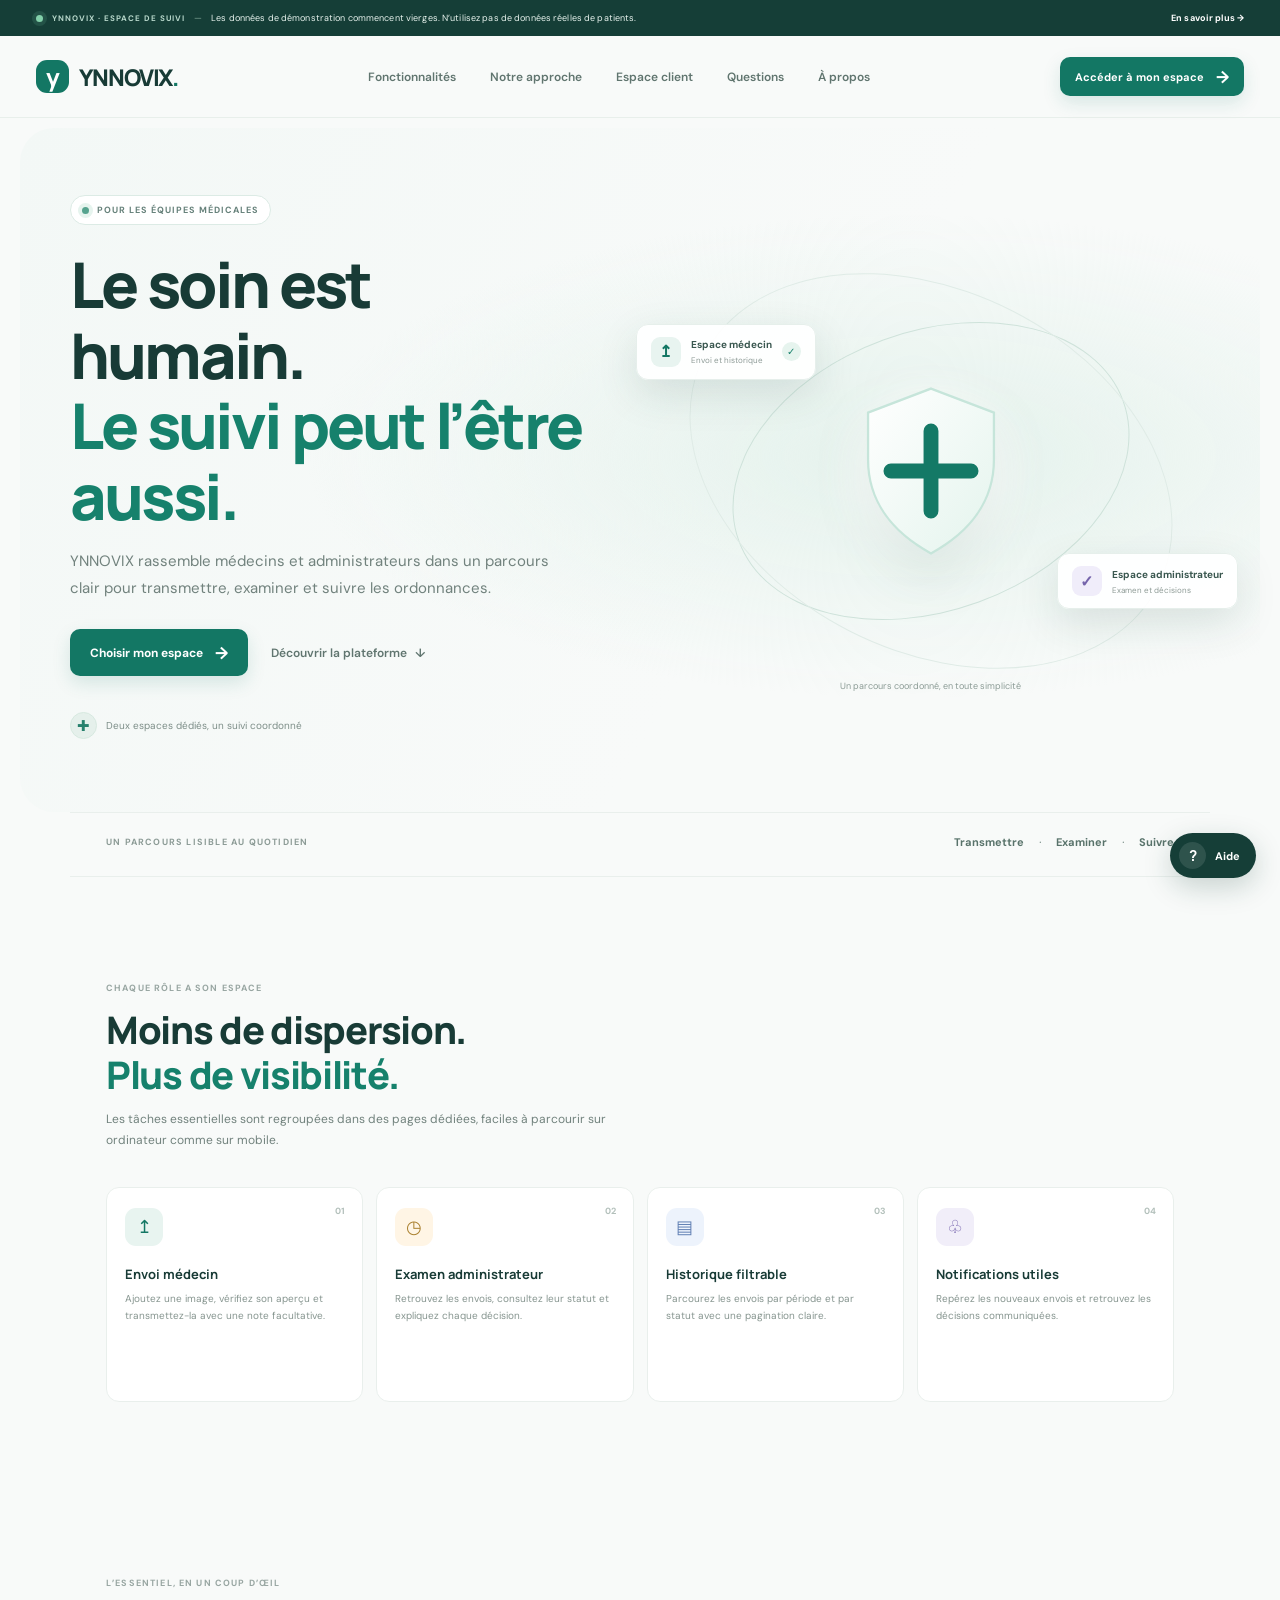
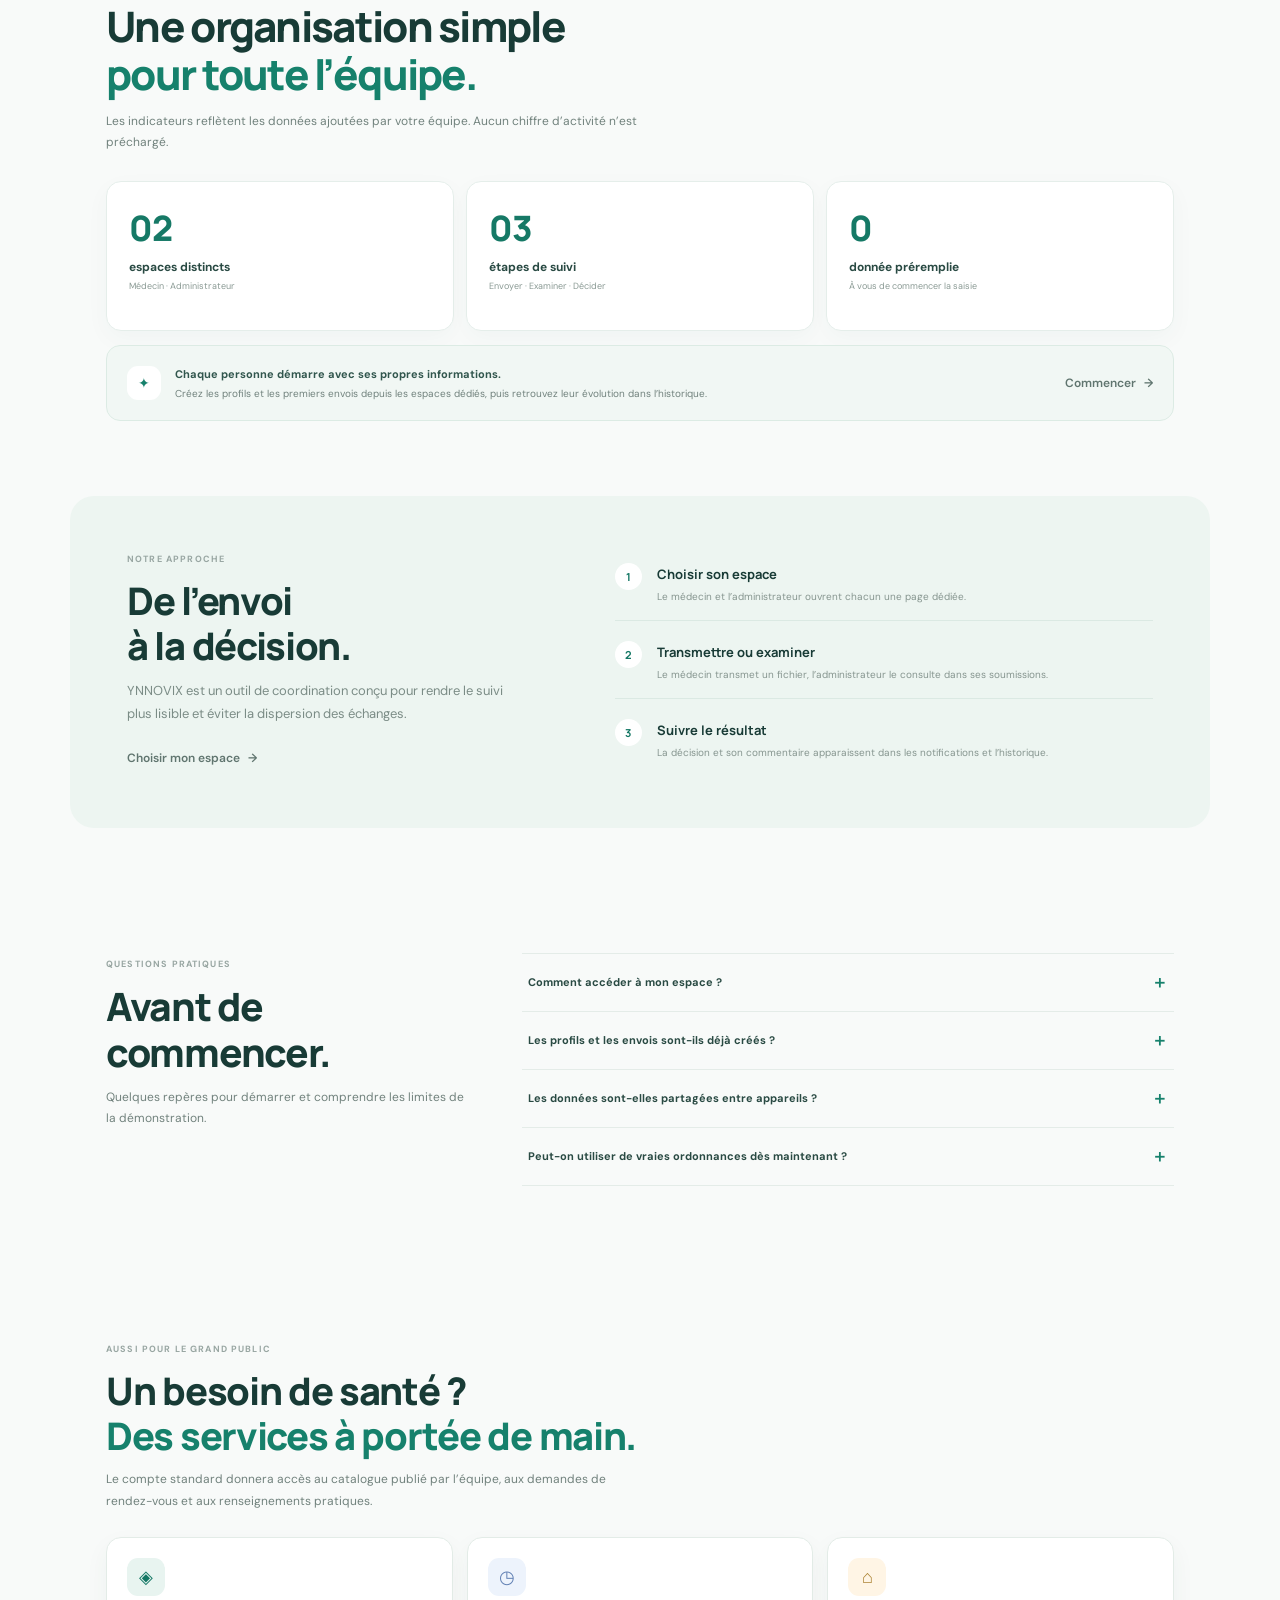
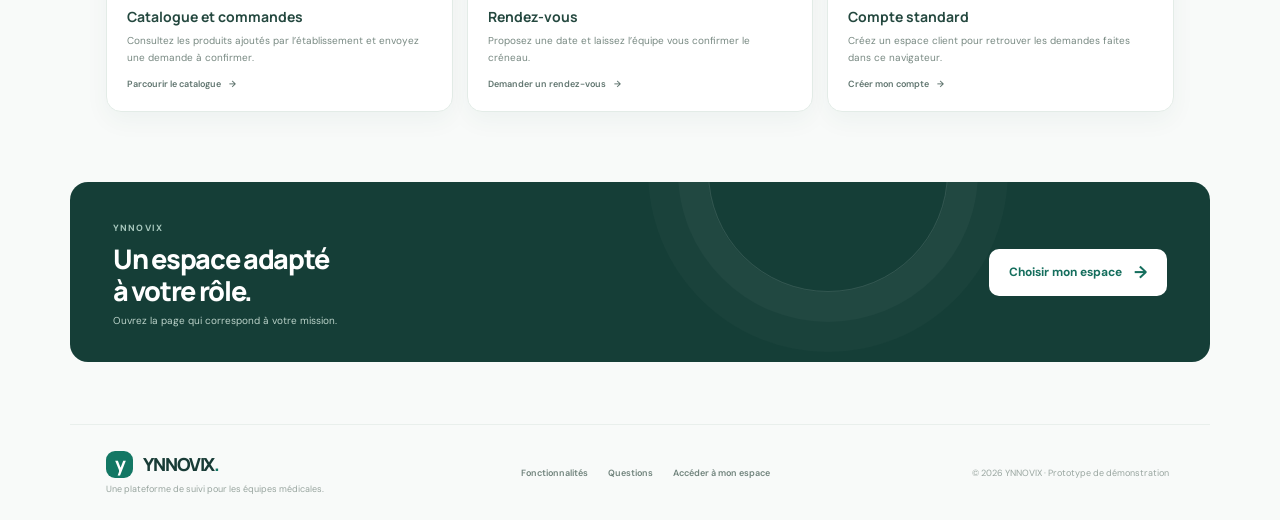
==== commit a1b9215a: "Add files via upload" ====
--- a/index.html
+++ b/index.html
@@ -4,17 +4,17 @@
   <meta charset="utf-8" />
   <meta name="viewport" content="width=device-width, initial-scale=1" />
   <meta name="theme-color" content="#f4f8f6" />
-  <meta name="description" content="Ordolio : un espace simple pour transmettre, examiner et suivre les ordonnances au sein d’une équipe médicale." />
-  <title>Ordolio — Une équipe, un suivi plus clair</title>
+  <meta name="description" content="YNNOVIX : un espace simple pour transmettre, examiner et suivre les ordonnances au sein d’une équipe médicale." />
+  <title>YNNOVIX — Une équipe, un suivi plus clair</title>
   <link rel="preconnect" href="https://fonts.googleapis.com" />
   <link rel="preconnect" href="https://fonts.gstatic.com" crossorigin />
   <link href="https://fonts.googleapis.com/css2?family=DM+Sans:wght@400;500;600;700&family=Manrope:wght@500;600;700;800&display=swap" rel="stylesheet" />
   <link rel="stylesheet" href="styles.css" />
 </head>
 <body class="marketing-page page-enter">
-  <div class="announcement-bar" role="status"><span class="announcement-pulse"></span><b>ORDOLIO · ESPACE DE SUIVI</b><span class="announcement-separator">—</span><span>Les données de démonstration commencent vierges. N’utilisez pas de données réelles de patients.</span><a href="#confidentialite">En savoir plus <span aria-hidden="true">→</span></a></div>
+  <div class="announcement-bar" role="status"><span class="announcement-pulse"></span><b>YNNOVIX · ESPACE DE SUIVI</b><span class="announcement-separator">—</span><span>Les données de démonstration commencent vierges. N’utilisez pas de données réelles de patients.</span><a href="#confidentialite">En savoir plus <span aria-hidden="true">→</span></a></div>
   <header class="site-header">
-    <a class="site-brand" href="index.html" aria-label="Ordolio, accueil"><span class="brand-mark">o</span><span>ordolio<span class="brand-dot">.</span></span></a>
+    <a class="site-brand" href="index.html" aria-label="YNNOVIX, accueil"><span class="brand-mark">y</span><span>YNNOVIX<span class="brand-dot">.</span></span></a>
     <nav class="site-nav" id="site-nav" aria-label="Navigation principale"><a href="#fonctionnalites">Fonctionnalités</a><a href="#parcours">Notre approche</a><a href="#services-client">Espace client</a><a href="#questions">Questions</a><a href="#apropos">À propos</a></nav>
     <button class="mobile-nav-toggle" id="mobile-nav-toggle" type="button" aria-expanded="false" aria-controls="site-nav" aria-label="Ouvrir le menu"><span></span><span></span></button>
     <a class="site-button site-button-small" href="acces.html" data-transition>Accéder à mon espace <span>→</span></a>
@@ -24,7 +24,7 @@
       <div class="hero-copy reveal">
         <span class="eyebrow-pill"><i></i> POUR LES ÉQUIPES MÉDICALES</span>
         <h1>Le soin est humain.<br /><em>Le suivi peut l’être aussi.</em></h1>
-        <p>Ordolio rassemble médecins et administrateurs dans un parcours clair pour transmettre, examiner et suivre les ordonnances.</p>
+        <p>YNNOVIX rassemble médecins et administrateurs dans un parcours clair pour transmettre, examiner et suivre les ordonnances.</p>
         <div class="hero-actions"><a class="site-button" href="acces.html" data-transition>Choisir mon espace <span>→</span></a><a class="quiet-link" href="#fonctionnalites">Découvrir la plateforme <span>↓</span></a></div>
         <div class="hero-proof"><span class="proof-symbol">✚</span><span>Deux espaces dédiés, un suivi coordonné</span></div>
       </div>
@@ -57,18 +57,18 @@
     </section>
 
     <section class="steps-section" id="apropos">
-      <div class="steps-copy reveal"><span class="eyebrow">NOTRE APPROCHE</span><h2>De l’envoi<br />à la décision.</h2><p>Ordolio est un outil de coordination conçu pour rendre le suivi plus lisible et éviter la dispersion des échanges.</p><a class="quiet-link" href="acces.html" data-transition>Choisir mon espace <span>→</span></a></div>
+      <div class="steps-copy reveal"><span class="eyebrow">NOTRE APPROCHE</span><h2>De l’envoi<br />à la décision.</h2><p>YNNOVIX est un outil de coordination conçu pour rendre le suivi plus lisible et éviter la dispersion des échanges.</p><a class="quiet-link" href="acces.html" data-transition>Choisir mon espace <span>→</span></a></div>
       <div class="steps-list"><article class="step-item reveal"><span>1</span><div><h3>Choisir son espace</h3><p>Le médecin et l’administrateur ouvrent chacun une page dédiée.</p></div></article><article class="step-item reveal"><span>2</span><div><h3>Transmettre ou examiner</h3><p>Le médecin transmet un fichier, l’administrateur le consulte dans ses soumissions.</p></div></article><article class="step-item reveal"><span>3</span><div><h3>Suivre le résultat</h3><p>La décision et son commentaire apparaissent dans les notifications et l’historique.</p></div></article></div>
     </section>
 
     <section class="faq-section" id="questions"><div class="section-intro reveal"><span class="eyebrow">QUESTIONS PRATIQUES</span><h2>Avant de commencer.</h2><p>Quelques repères pour démarrer et comprendre les limites de la démonstration.</p></div><div class="faq-list"><details class="faq-item reveal"><summary>Comment accéder à mon espace ?<span>＋</span></summary><p>Cliquez sur « Accéder à mon espace », puis choisissez Médecin ou Administrateur. Chaque choix ouvre sa page dédiée.</p></details><details class="faq-item reveal"><summary>Les profils et les envois sont-ils déjà créés ?<span>＋</span></summary><p>Non. Le projet commence sans profil ni soumission préenregistrés. Vos utilisateurs saisissent les informations nécessaires.</p></details><details class="faq-item reveal"><summary>Les données sont-elles partagées entre appareils ?<span>＋</span></summary><p>En démonstration locale, les données restent dans le navigateur utilisé et les photos ne sont pas partagées entre les pages. Pour une synchronisation entre utilisateurs, configurez le mode Supabase.</p></details><details class="faq-item reveal" id="confidentialite"><summary>Peut-on utiliser de vraies ordonnances dès maintenant ?<span>＋</span></summary><p>Non. Ce prototype n’est pas validé pour des données médicales réelles. Faites vérifier la sécurité, l’hébergement, les accès et la durée de conservation avant tout usage réel.</p></details></div></section>
 
     <section class="client-services-intro" id="services-client"><div class="section-intro reveal"><span class="eyebrow">AUSSI POUR LE GRAND PUBLIC</span><h2>Un besoin de santé ?<br /><em>Des services à portée de main.</em></h2><p>Le compte standard donnera accès au catalogue publié par l’équipe, aux demandes de rendez-vous et aux renseignements pratiques.</p></div><div class="service-grid"><article class="service-card reveal"><span class="feature-icon">◈</span><h3>Catalogue et commandes</h3><p>Consultez les produits ajoutés par l’établissement et envoyez une demande à confirmer.</p><a class="quiet-link" href="espace-standard.html">Parcourir le catalogue <span>→</span></a></article><article class="service-card reveal"><span class="feature-icon feature-icon-blue">◷</span><h3>Rendez-vous</h3><p>Proposez une date et laissez l’équipe vous confirmer le créneau.</p><a class="quiet-link" href="espace-standard.html#rendez-vous">Demander un rendez-vous <span>→</span></a></article><article class="service-card reveal"><span class="feature-icon feature-icon-amber">⌂</span><h3>Compte standard</h3><p>Créez un espace client pour retrouver les demandes faites dans ce navigateur.</p><a class="quiet-link" href="compte-standard.html">Créer mon compte <span>→</span></a></article></div></section>
-    <section class="closing-section reveal"><div><span class="eyebrow">ORDOLIO</span><h2>Un espace adapté<br />à votre rôle.</h2><p>Ouvrez la page qui correspond à votre mission.</p></div><a class="site-button site-button-light" href="acces.html" data-transition>Choisir mon espace <span>→</span></a><div class="closing-orb"></div></section>
+    <section class="closing-section reveal"><div><span class="eyebrow">YNNOVIX</span><h2>Un espace adapté<br />à votre rôle.</h2><p>Ouvrez la page qui correspond à votre mission.</p></div><a class="site-button site-button-light" href="acces.html" data-transition>Choisir mon espace <span>→</span></a><div class="closing-orb"></div></section>
   </main>
-  <footer class="site-footer"><div class="footer-about"><a class="site-brand" href="index.html"><span class="brand-mark">o</span><span>ordolio<span class="brand-dot">.</span></span></a><span>Une plateforme de suivi pour les équipes médicales.</span></div><nav class="footer-nav" aria-label="Navigation de pied de page"><a href="#fonctionnalites">Fonctionnalités</a><a href="#questions">Questions</a><a href="acces.html" data-transition>Accéder à mon espace</a></nav><span class="footer-legal">© 2026 Ordolio · Prototype de démonstration</span></footer>
+  <footer class="site-footer"><div class="footer-about"><a class="site-brand" href="index.html"><span class="brand-mark">y</span><span>YNNOVIX<span class="brand-dot">.</span></span></a><span>Une plateforme de suivi pour les équipes médicales.</span></div><nav class="footer-nav" aria-label="Navigation de pied de page"><a href="#fonctionnalites">Fonctionnalités</a><a href="#questions">Questions</a><a href="acces.html" data-transition>Accéder à mon espace</a></nav><span class="footer-legal">© 2026 YNNOVIX · Prototype de démonstration</span></footer>
 
-  <div class="help-widget"><div class="help-panel" id="help-panel" hidden><div class="help-panel-head"><span class="help-online"></span><div><b>Aide d’orientation</b><small>Repères sur les espaces Ordolio</small></div><button id="help-close" type="button" aria-label="Fermer l’aide">×</button></div><p>Que souhaitez-vous faire ?</p><a href="acces.html" data-transition>Choisir mon espace <span>→</span></a><a href="#questions" id="help-faq-link">Comprendre la démonstration <span>→</span></a><small class="help-disclaimer">Cette aide oriente vers les pages du site. Elle ne fournit pas de conseil médical.</small></div><button class="help-toggle" id="help-toggle" type="button" aria-expanded="false" aria-controls="help-panel"><span class="help-toggle-icon">?</span><span>Aide</span></button></div>
+  <div class="help-widget"><div class="help-panel" id="help-panel" hidden><div class="help-panel-head"><span class="help-online"></span><div><b>Aide d’orientation</b><small>Repères sur les espaces YNNOVIX</small></div><button id="help-close" type="button" aria-label="Fermer l’aide">×</button></div><p>Que souhaitez-vous faire ?</p><a href="acces.html" data-transition>Choisir mon espace <span>→</span></a><a href="#questions" id="help-faq-link">Comprendre la démonstration <span>→</span></a><small class="help-disclaimer">Cette aide oriente vers les pages du site. Elle ne fournit pas de conseil médical.</small></div><button class="help-toggle" id="help-toggle" type="button" aria-expanded="false" aria-controls="help-panel"><span class="help-toggle-icon">?</span><span>Aide</span></button></div>
   <script src="site.js"></script>
 </body>
 </html>
--- a/styles.css
+++ b/styles.css
@@ -40,4 +40,10 @@
 .payout-panel{grid-column:1/-1}.access-main:not(.account-main) .role-card-grid{grid-template-columns:repeat(3,1fr)}.access-main:not(.account-main) .role-card{min-height:275px}.client-services-intro{scroll-margin-top:95px}
 @media(max-width:700px){.access-main:not(.account-main) .role-card-grid{grid-template-columns:1fr}.access-main:not(.account-main) .role-card{min-height:225px}}
 .invite-form{grid-template-columns:repeat(4,minmax(0,1fr)) auto}.doctor-create-form{grid-template-columns:repeat(4,minmax(0,1fr)) auto}.payout-panel{grid-column:1/-1}
-@media(max-width:980px){.doctor-create-form{grid-template-columns:1fr 1fr}.invite-form{grid-template-columns:1fr 1fr}}@media(max-width:600px){.doctor-create-form,.invite-form{grid-template-columns:1fr}}+
+/* Les formulaires professionnels s’adaptent aux coordonnées et au rôle. */
+.invite-form,.doctor-create-form{grid-template-columns:repeat(3,minmax(0,1fr))}
+.invite-form .primary-button,.doctor-create-form .primary-button{grid-column:1/-1;width:100%;justify-content:center}
+@media(max-width:850px){.invite-form,.doctor-create-form{grid-template-columns:repeat(2,minmax(0,1fr))}}
+@media(max-width:560px){.invite-form,.doctor-create-form{grid-template-columns:1fr}.invite-form .primary-button,.doctor-create-form .primary-button{grid-column:1}}
+@media(max-width:980px){.doctor-create-form{grid-template-columns:1fr 1fr}.invite-form{grid-template-columns:1fr 1fr}}@media(max-width:600px){.doctor-create-form,.invite-form{grid-template-columns:1fr}}
